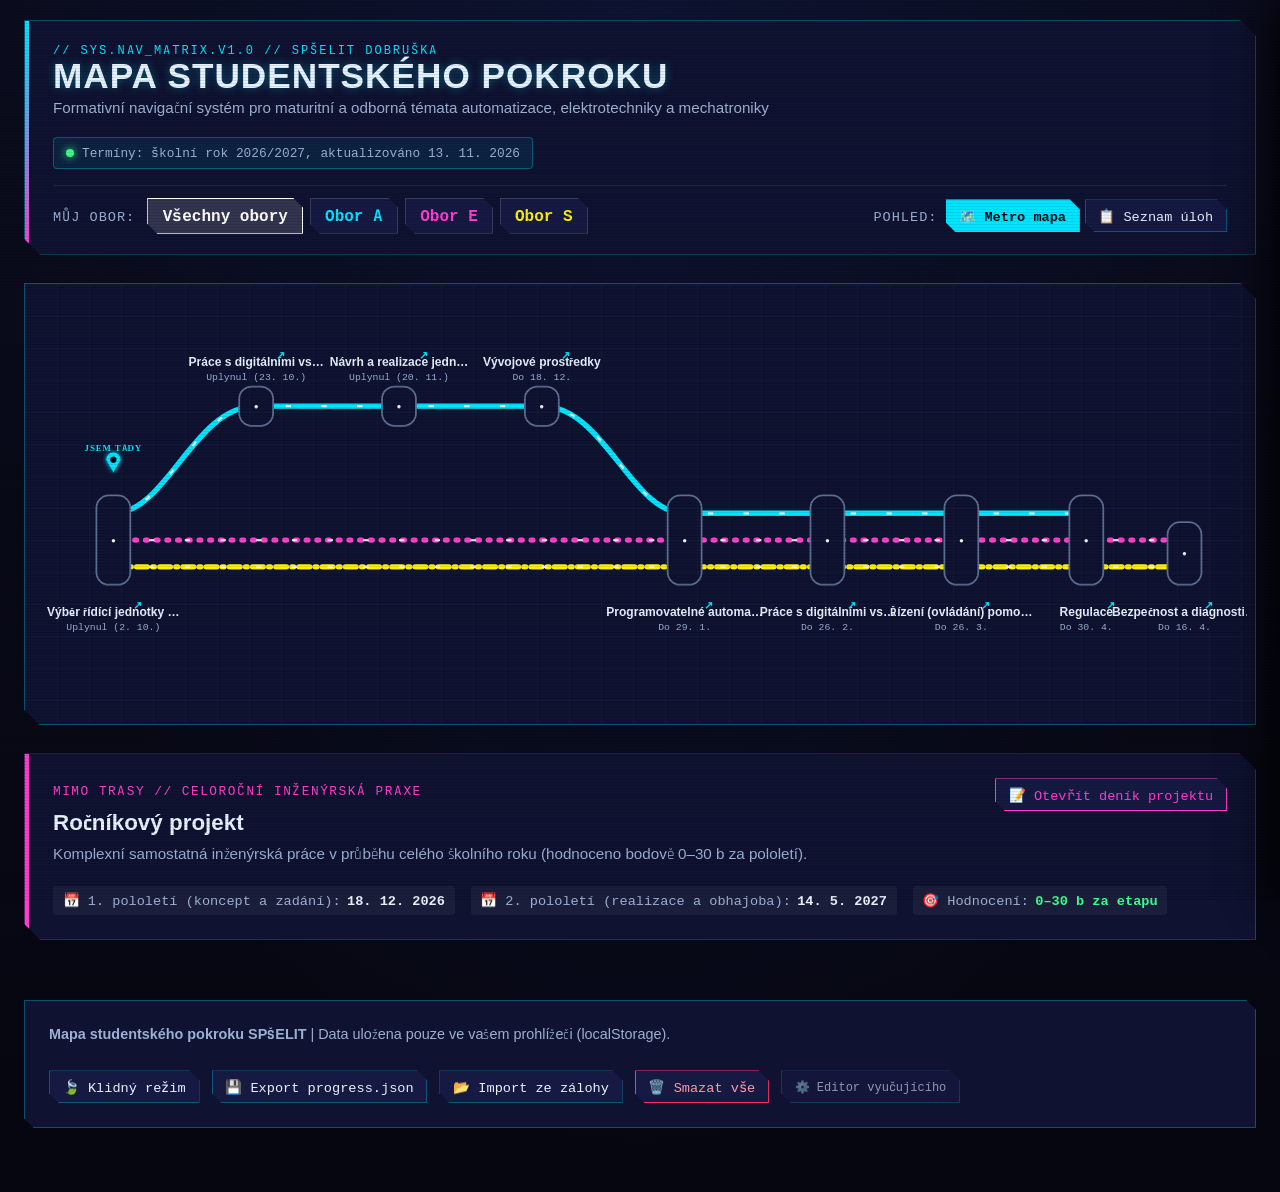
==== index.html @ 3ec06562 "Initial commit" ====
<!DOCTYPE html>
<html lang="cs">
<head>
  <meta charset="UTF-8">
  <meta name="viewport" content="width=device-width, initial-scale=1.0">
  <meta name="description" content="Interaktivní cyberpunková Mapa studentského pokroku SPŠELIT pro sledování formativního rozvoje a maturitních okruhů.">
  <title>Mapa studentského pokroku // SPŠELIT Dobruška</title>
  <link rel="stylesheet" href="css/style.css">
</head>
<body>

  <div class="app-container">
    
    <!-- 1. CYBERPUNK HLAVIČKA -->
    <header class="header-cyber" role="banner">
      <div class="header-top">
        <div class="brand-block">
          <span class="brand-sys" aria-hidden="true">// SYS.NAV_MATRIX.v1.0 // SPŠELIT DOBRUŠKA</span>
          <h1 class="brand-title">Mapa studentského pokroku</h1>
          <p class="brand-subtitle">Formativní navigační systém pro maturitní a odborná témata automatizace, elektrotechniky a mechatroniky</p>
        </div>

        <!-- Stav synchronizace termínů -->
        <div class="schedule-sync-pill" id="schedule-sync-pill" role="status" aria-live="polite">
          <span class="sync-dot" aria-hidden="true"></span>
          <span id="sync-status-text">Termíny: načítám data…</span>
        </div>
      </div>

      <!-- Řídicí panel: výběr oboru a pohledu -->
      <nav class="controls-bar" aria-label="Filtrování oborů a přepínání zobrazení">
        <div class="track-selector-group">
          <span class="control-label" id="label-track-select">Můj obor:</span>
          <div class="track-btn-group" role="group" aria-labelledby="label-track-select">
            <button class="cyber-btn-track active" data-track="ALL" type="button" aria-pressed="true">Všechny obory</button>
            <button class="cyber-btn-track" data-track="A" type="button" aria-pressed="false" style="color: var(--track-a);">Obor A</button>
            <button class="cyber-btn-track" data-track="E" type="button" aria-pressed="false" style="color: var(--track-e);">Obor E</button>
            <button class="cyber-btn-track" data-track="S" type="button" aria-pressed="false" style="color: var(--track-s);">Obor S</button>
          </div>
        </div>

        <div class="view-controls">
          <span class="control-label" id="label-view-select">Pohled:</span>
          <div role="group" aria-labelledby="label-view-select">
            <button class="cyber-btn active" id="btn-view-map" type="button" aria-pressed="true">🗺️ Metro mapa</button>
            <button class="cyber-btn" id="btn-view-list" type="button" aria-pressed="false">📋 Seznam úloh</button>
          </div>
        </div>
      </nav>
    </header>

    <!-- 2. UKAZATEL POKROKU TRATI (Zobrazuje se po zvolení A, E nebo S) -->
    <section class="track-progress-banner" id="track-progress-banner" style="display: none;" aria-live="polite">
      <div class="progress-info">
        <div class="progress-title" id="track-progress-title">Obor A</div>
        <div class="progress-meta" id="track-progress-meta">Zvládnuto 0 z 8 témat</div>
      </div>
      <div class="progress-bar-container">
        <div class="cyber-progress-track">
          <div class="cyber-progress-fill" id="track-progress-fill"></div>
        </div>
        <span class="progress-percent" id="track-progress-pct">0%</span>
      </div>
    </section>

    <!-- 3. HLAVNÍ PLOCHA PRO METRO MAPU A SEZNAM -->
    <main role="main">
      <!-- Pohled 1: Inline SVG Metro Mapa -->
      <section class="map-viewport" id="metro-map-container" aria-label="Grafická mapa odborných témat">
        <!-- SVG se generuje dynamicky přes js/render.js -->
      </section>

      <!-- Pohled 2: Seznamový akordeon (přístupný, pro čtečky, tisk a mobil) -->
      <section id="stations-list-container" style="display: none;" aria-label="Textový seznam témat s podrobnostmi">
        <!-- Generuje se dynamicky přes js/render.js -->
      </section>
    </main>

    <!-- 4. KARTA ROČNÍKOVÝ PROJEKT (MIMO TRASY) -->
    <aside class="extra-project-section" id="extra-project-section" aria-label="Ročníkový projekt">
      <div class="extra-project-header">
        <div>
          <span style="font-family: var(--font-mono); font-size: 0.8rem; color: var(--track-e); letter-spacing: 1.5px;">MIMO TRASY // CELOROČNÍ INŽENÝRSKÁ PRAXE</span>
          <h2 style="font-size: 1.4rem; font-weight: 700; margin-top: 0.2rem;">Ročníkový projekt</h2>
          <p style="font-size: 0.95rem; color: var(--text-muted); margin-top: 0.2rem;">Komplexní samostatná inženýrská práce v průběhu celého školního roku (hodnoceno bodově 0–30 b za pololetí).</p>
        </div>
        <button class="cyber-btn" id="btn-open-rocnikovy" type="button" style="border-color: var(--track-e); color: var(--track-e);">
          📝 Otevřít deník projektu
        </button>
      </div>

      <div class="extra-deadlines-bar">
        <div class="deadline-pill">
          <span>📅 1. pololetí (koncept a zadání):</span>
          <strong id="rp-deadline-1" style="color: var(--text-main);">18. 12. 2026</strong>
        </div>
        <div class="deadline-pill">
          <span>📅 2. pololetí (realizace a obhajoba):</span>
          <strong id="rp-deadline-2" style="color: var(--text-main);">14. 5. 2027</strong>
        </div>
        <div class="deadline-pill">
          <span>🎯 Hodnocení:</span>
          <strong style="color: var(--status-done);">0–30 b za etapu</strong>
        </div>
      </div>
    </aside>

    <!-- 5. PATIČKA APLIKACE A VOLBY SOUKROMÍ -->
    <footer class="app-footer" role="contentinfo">
      <div>
        <strong>Mapa studentského pokroku SPŠELIT</strong> | Data uložena pouze ve vašem prohlížeči (localStorage).
      </div>

      <div class="footer-actions">
        <button class="cyber-btn" id="btn-toggle-quiet-mode" type="button" title="Vypne záři, scanlines a animace pro klidné studium">
          🍃 Klidný režim
        </button>
        <button class="cyber-btn" id="btn-export-data" type="button" title="Zálohovat své poznámky a hodnocení do souboru progress.json">
          💾 Export progress.json
        </button>
        <button class="cyber-btn" id="btn-import-data" type="button" title="Obnovit své poznámky z dříve uloženého souboru progress.json">
          📂 Import ze zálohy
        </button>
        <button class="cyber-btn" id="btn-clear-all-data" type="button" style="border-color: var(--status-danger); color: #FF99AA;" title="Smazat všechna data v tomto prohlížeči">
          🗑️ Smazat vše
        </button>
        <a class="cyber-btn" href="teacher/schedule-editor.html" style="font-size: 0.75rem; opacity: 0.6;" title="Administrační editor termínů pro pedagogy">
          ⚙️ Editor vyučujícího
        </a>
      </div>
    </footer>

  </div> <!-- /app-container -->

  <!-- 6. MODAL & DRAWER PRO DETAIL TÉMATU -->
  <div class="details-overlay" id="details-overlay" aria-hidden="true"></div>
  <aside class="details-panel" id="details-drawer" aria-hidden="true" role="dialog" aria-modal="true" aria-label="Podrobnosti vybraného tématu">
    <!-- Vykresluje se dynamicky přes js/render.js -->
  </aside>

  <!-- 7. BEZPEČNOSTNÍ UPOZORNĚNÍ PRO IMPORT/EXPORT (VAROVÁNÍ O SOUKROMÍ) -->
  <div class="modal-backdrop" id="modal-backdrop"></div>
  <div class="modal-dialog-cyber" id="privacy-warning-modal" role="dialog" aria-modal="true" aria-labelledby="modal-priv-title">
    <div style="font-family: var(--font-mono); font-size: 0.8rem; color: var(--status-danger); letter-spacing: 1.5px;">SECURITY & PRIVACY NOTICE // GITHUB PAGES</div>
    <h3 id="modal-priv-title" style="font-size: 1.3rem; font-weight: 700;">Důležité upozornění k soukromí</h3>
    
    <div class="privacy-warning-box">
      ⚠️ <strong>Pozor při verzování na GitHubu:</strong><br>
      Tato aplikace ukládá vaše hodnocení a poznámky výhradně lokálně ve vašem prohlížeči.<br><br>
      Pokud exportovaný soubor <code>progress.json</code> commitnete do svého <strong>veřejného</strong> GitHub repozitáře (GitHub Free zveřejňuje Pages pouze z veřejných repozitářů), bude vaše hodnocení a veškeré osobní poznámky <strong>veřejně viditelné komukoli na internetu</strong>!
    </div>

    <p style="font-size: 0.9rem; color: var(--text-muted);">
      Doporučujeme soubor <code>progress.json</code> ponechat pouze jako soukromou lokální zálohu na vašem počítači nebo školním disku.
    </p>

    <div style="display: flex; justify-content: flex-end; gap: 0.75rem; margin-top: 0.5rem;">
      <button class="cyber-btn" id="btn-modal-import-cancel" type="button">Zrušit</button>
      <button class="cyber-btn active" id="btn-modal-import-proceed" type="button">Rozumím, pokračovat k výběru souboru</button>
    </div>
  </div>

  <!-- Skrytý file input pro import -->
  <input type="file" id="import-file-input" accept=".json,application/json" style="display: none;">

  <!-- 8. NAČTENÍ JAVASCRIPTU (Klasické skripty bez modulů pro bezchybný běh z file:// i Pages) -->
  <script src="data/map-data.js"></script>
  <script src="data/schedule.js"></script>
  <script src="data/config.js"></script>
  <script src="js/storage.js"></script>
  <script src="js/render.js"></script>
  <script src="js/app.js"></script>
</body>
</html>
---- css/style.css ----
/* ==========================================================================
   MAPA STUDENTSKÉHO POKROKU - CYBERPUNK HUD DESIGN SYSTEM
   Statický CSS bez frameworků, WCAG 2.1 AA přístupný, plná podpora latin-ext
   ========================================================================== */

/* --- 1. TYPOGRAFIE A LOKÁLNÍ FONTY --- */

/* Rajdhani - Latin & Latin-Ext */
@font-face {
  font-family: 'Rajdhani';
  font-style: normal;
  font-weight: 400;
  font-display: swap;
  src: url('../fonts/rajdhani-latin-ext-400-normal.woff2') format('woff2'),
       url('../fonts/rajdhani-latin-400-normal.woff2') format('woff2');
  unicode-range: U+0000-00FF, U+0100-02AF, U+1E00-1EFF;
}
@font-face {
  font-family: 'Rajdhani';
  font-style: normal;
  font-weight: 600;
  font-display: swap;
  src: url('../fonts/rajdhani-latin-ext-600-normal.woff2') format('woff2'),
       url('../fonts/rajdhani-latin-600-normal.woff2') format('woff2');
  unicode-range: U+0000-00FF, U+0100-02AF, U+1E00-1EFF;
}
@font-face {
  font-family: 'Rajdhani';
  font-style: normal;
  font-weight: 700;
  font-display: swap;
  src: url('../fonts/rajdhani-latin-ext-700-normal.woff2') format('woff2'),
       url('../fonts/rajdhani-latin-700-normal.woff2') format('woff2');
  unicode-range: U+0000-00FF, U+0100-02AF, U+1E00-1EFF;
}

/* JetBrains Mono - Latin & Latin-Ext */
@font-face {
  font-family: 'JetBrains Mono';
  font-style: normal;
  font-weight: 400;
  font-display: swap;
  src: url('../fonts/jetbrains-mono-latin-ext-400-normal.woff2') format('woff2'),
       url('../fonts/jetbrains-mono-latin-400-normal.woff2') format('woff2');
  unicode-range: U+0000-00FF, U+0100-02AF, U+1E00-1EFF;
}
@font-face {
  font-family: 'JetBrains Mono';
  font-style: normal;
  font-weight: 600;
  font-display: swap;
  src: url('../fonts/jetbrains-mono-latin-ext-600-normal.woff2') format('woff2'),
       url('../fonts/jetbrains-mono-latin-600-normal.woff2') format('woff2');
  unicode-range: U+0000-00FF, U+0100-02AF, U+1E00-1EFF;
}
@font-face {
  font-family: 'JetBrains Mono';
  font-style: normal;
  font-weight: 700;
  font-display: swap;
  src: url('../fonts/jetbrains-mono-latin-ext-700-normal.woff2') format('woff2'),
       url('../fonts/jetbrains-mono-latin-700-normal.woff2') format('woff2');
  unicode-range: U+0000-00FF, U+0100-02AF, U+1E00-1EFF;
}

/* --- 2. CSS PROMĚNNÉ --- */
:root {
  --font-main: 'Rajdhani', -apple-system, BlinkMacSystemFont, "Segoe UI", Roboto, sans-serif;
  --font-mono: 'JetBrains Mono', Consolas, "Courier New", monospace;

  /* Cyberpunk paleta */
  --bg-deep: #05060F;
  --bg-dark: #0B0D1F;
  --bg-panel: #0F1230;
  --bg-panel-alt: #161A42;
  --bg-overlay: rgba(5, 6, 15, 0.85);

  --text-main: #E6F1FF;
  --text-muted: #9BB0D3;
  --text-dim: #5C6E91;

  /* Obory a akcenty */
  --track-a: #00E5FF; /* Cyan */
  --track-e: #FF3DCB; /* Magenta */
  --track-s: #FCEE09; /* Acid Yellow */

  --status-done: #39FF88;     /* Neon Green */
  --status-working: #00E5FF;  /* Cyan */
  --status-waiting: #9BB0D3;  /* Muted */
  --status-help: #FFB000;     /* Amber */
  --status-danger: #FF3366;   /* Red-Pink */

  --border-neon: rgba(0, 229, 255, 0.3);
  --glow-cyan: 0 0 12px rgba(0, 229, 255, 0.45);
  --glow-magenta: 0 0 12px rgba(255, 61, 203, 0.45);
  --glow-yellow: 0 0 12px rgba(252, 238, 9, 0.45);

  --corner-clip: polygon(0 0, calc(100% - 10px) 0, 100% 10px, 100% 100%, 10px 100%, 0 calc(100% - 10px));
  --corner-clip-lg: polygon(0 0, calc(100% - 16px) 0, 100% 16px, 100% 100%, 16px 100%, 0 calc(100% - 16px));
}

/* Klidný režim (Quiet Mode) */
body.quiet-mode {
  --bg-deep: #0E111B;
  --bg-dark: #141926;
  --bg-panel: #1A2133;
  --bg-panel-alt: #222B42;
  --text-main: #F0F4FC;
  --text-muted: #B4C2DC;
  --text-dim: #7B8CA8;

  --border-neon: #3A4766;
  --glow-cyan: none !important;
  --glow-magenta: none !important;
  --glow-yellow: none !important;
}

/* --- 3. RESET A ZÁKLADNÍ PRVKY --- */
*, *::before, *::after {
  box-sizing: border-box;
  margin: 0;
  padding: 0;
}

html {
  font-size: 16px;
  background-color: var(--bg-deep);
  color: var(--text-main);
  scroll-behavior: smooth;
}

body {
  font-family: var(--font-main);
  font-size: 1.05rem;
  line-height: 1.5;
  background-color: var(--bg-deep);
  background-image: 
    radial-gradient(ellipse at 50% 0%, rgba(15, 26, 68, 0.5) 0%, transparent 70%),
    linear-gradient(rgba(11, 13, 31, 0.95), var(--bg-deep));
  min-height: 100vh;
  position: relative;
  overflow-x: hidden;
}

/* Scanlines overlay */
body::after {
  content: "";
  position: fixed;
  top: 0;
  left: 0;
  width: 100vw;
  height: 100vh;
  background: repeating-linear-gradient(
    0deg,
    rgba(0, 0, 0, 0.12) 0px,
    rgba(0, 0, 0, 0.12) 1px,
    transparent 1px,
    transparent 3px
  );
  pointer-events: none;
  z-index: 9999;
  opacity: 0.75;
}

body.quiet-mode::after {
  display: none !important;
}

/* Přístupný focus */
:focus-visible {
  outline: 2px solid var(--track-a);
  outline-offset: 3px;
}

/* Odkazy */
a {
  color: var(--track-a);
  text-decoration: none;
  transition: color 0.2s, text-shadow 0.2s;
}
a:hover {
  color: #fff;
  text-shadow: var(--glow-cyan);
}

/* Tlačítka */
button {
  font-family: var(--font-main);
  cursor: pointer;
  border: none;
  background: none;
  color: inherit;
  font-size: 1rem;
}

/* --- 4. ROZVRŽENÍ STRÁNKY --- */
.app-container {
  max-width: 1480px;
  margin: 0 auto;
  padding: 1.25rem 1.5rem 4rem 1.5rem;
  display: flex;
  flex-direction: column;
  gap: 1.75rem;
}

/* Hlavička */
.header-cyber {
  background: var(--bg-panel);
  border: 1px solid var(--border-neon);
  clip-path: var(--corner-clip-lg);
  padding: 1.25rem 1.75rem;
  position: relative;
  display: flex;
  flex-direction: column;
  gap: 1rem;
  box-shadow: 0 8px 24px rgba(0, 0, 0, 0.6);
}

.header-cyber::before {
  content: "";
  position: absolute;
  top: 0;
  left: 0;
  width: 4px;
  height: 100%;
  background: linear-gradient(to bottom, var(--track-a), var(--track-e));
}

.header-top {
  display: flex;
  justify-content: space-between;
  align-items: flex-start;
  flex-wrap: wrap;
  gap: 1rem;
}

.brand-block {
  display: flex;
  flex-direction: column;
}

.brand-sys {
  font-family: var(--font-mono);
  font-size: 0.75rem;
  letter-spacing: 2px;
  color: var(--track-a);
  text-transform: uppercase;
}

.brand-title {
  font-size: 2.2rem;
  font-weight: 700;
  letter-spacing: 1px;
  text-transform: uppercase;
  color: var(--text-main);
  text-shadow: 0 0 10px rgba(0, 229, 255, 0.35);
  line-height: 1.1;
}

.brand-subtitle {
  font-size: 0.95rem;
  color: var(--text-muted);
}

.schedule-sync-pill {
  font-family: var(--font-mono);
  font-size: 0.8rem;
  background: rgba(0, 229, 255, 0.08);
  border: 1px solid rgba(0, 229, 255, 0.3);
  padding: 0.35rem 0.75rem;
  border-radius: 4px;
  display: inline-flex;
  align-items: center;
  gap: 0.5rem;
  color: var(--text-muted);
}

.sync-dot {
  width: 8px;
  height: 8px;
  border-radius: 50%;
  background-color: var(--status-done);
  box-shadow: 0 0 8px var(--status-done);
}

/* Řídicí panel filtru oborů */
.controls-bar {
  display: flex;
  justify-content: space-between;
  align-items: center;
  flex-wrap: wrap;
  gap: 1rem;
  padding-top: 0.75rem;
  border-top: 1px solid rgba(255, 255, 255, 0.08);
}

.track-selector-group {
  display: flex;
  align-items: center;
  gap: 0.75rem;
  flex-wrap: wrap;
}

.control-label {
  font-family: var(--font-mono);
  font-size: 0.85rem;
  text-transform: uppercase;
  letter-spacing: 1px;
  color: var(--text-muted);
}

.track-btn-group {
  display: flex;
  gap: 0.4rem;
}

.cyber-btn-track {
  font-family: var(--font-mono);
  font-weight: 700;
  padding: 0.4rem 0.9rem;
  background: var(--bg-panel-alt);
  border: 1px solid rgba(255, 255, 255, 0.15);
  clip-path: var(--corner-clip);
  transition: all 0.2s;
  display: inline-flex;
  align-items: center;
  gap: 0.4rem;
}

.cyber-btn-track[data-track="ALL"].active {
  background: rgba(255, 255, 255, 0.15);
  border-color: #fff;
  color: #fff;
}
.cyber-btn-track[data-track="A"].active {
  background: rgba(0, 229, 255, 0.2);
  border-color: var(--track-a);
  color: var(--track-a);
  box-shadow: var(--glow-cyan);
}
.cyber-btn-track[data-track="E"].active {
  background: rgba(255, 61, 203, 0.2);
  border-color: var(--track-e);
  color: var(--track-e);
  box-shadow: var(--glow-magenta);
}
.cyber-btn-track[data-track="S"].active {
  background: rgba(252, 238, 9, 0.2);
  border-color: var(--track-s);
  color: var(--track-s);
  box-shadow: var(--glow-yellow);
}

.view-controls {
  display: flex;
  align-items: center;
  gap: 0.5rem;
}

.cyber-btn {
  font-family: var(--font-mono);
  font-size: 0.85rem;
  padding: 0.4rem 0.8rem;
  background: var(--bg-panel-alt);
  border: 1px solid var(--border-neon);
  clip-path: var(--corner-clip);
  color: var(--text-main);
  transition: all 0.2s;
  display: inline-flex;
  align-items: center;
  gap: 0.4rem;
}
.cyber-btn:hover {
  background: rgba(0, 229, 255, 0.15);
  border-color: var(--track-a);
  color: #fff;
}
.cyber-btn.active {
  background: var(--track-a);
  color: #05060F;
  font-weight: 700;
}

/* Ukazatel pokroku trati */
.track-progress-banner {
  background: var(--bg-panel-alt);
  border: 1px solid rgba(0, 229, 255, 0.2);
  padding: 0.85rem 1.25rem;
  display: flex;
  align-items: center;
  justify-content: space-between;
  flex-wrap: wrap;
  gap: 1rem;
  clip-path: var(--corner-clip);
}

.progress-info {
  display: flex;
  flex-direction: column;
  gap: 0.2rem;
}

.progress-title {
  font-size: 1.1rem;
  font-weight: 700;
  color: var(--text-main);
  display: flex;
  align-items: center;
  gap: 0.6rem;
}

.progress-meta {
  font-family: var(--font-mono);
  font-size: 0.85rem;
  color: var(--text-muted);
}

.progress-bar-container {
  flex: 1;
  min-width: 220px;
  max-width: 480px;
  display: flex;
  align-items: center;
  gap: 0.75rem;
}

.cyber-progress-track {
  flex: 1;
  height: 10px;
  background: rgba(0, 0, 0, 0.5);
  border: 1px solid rgba(255, 255, 255, 0.15);
  position: relative;
  overflow: hidden;
}

.cyber-progress-fill {
  height: 100%;
  width: 0%;
  background: linear-gradient(90deg, var(--track-a), var(--status-done));
  box-shadow: 0 0 10px var(--status-done);
  transition: width 0.4s ease-out;
}

.progress-percent {
  font-family: var(--font-mono);
  font-size: 0.9rem;
  font-weight: 700;
  min-width: 45px;
  text-align: right;
  color: var(--status-done);
}

/* --- 5. METRO MAPA (INLINE SVG) --- */
.map-viewport {
  background: var(--bg-panel);
  border: 1px solid var(--border-neon);
  clip-path: var(--corner-clip-lg);
  position: relative;
  overflow-x: auto;
  overflow-y: hidden;
  box-shadow: 0 12px 32px rgba(0, 0, 0, 0.7);
  padding: 1.5rem 0.5rem;
  -webkit-overflow-scrolling: touch;
}

/* HUD mřížka v pozadí SVG */
.map-viewport::before {
  content: "";
  position: absolute;
  top: 0;
  left: 0;
  right: 0;
  bottom: 0;
  background-image: 
    linear-gradient(rgba(0, 229, 255, 0.04) 1px, transparent 1px),
    linear-gradient(90deg, rgba(0, 229, 255, 0.04) 1px, transparent 1px);
  background-size: 32px 32px;
  pointer-events: none;
}

.metro-svg {
  display: block;
  min-width: 1050px;
  width: 100%;
  height: auto;
  font-family: var(--font-main);
}

/* Metro linie */
.track-line {
  fill: none;
  stroke-linecap: round;
  stroke-linejoin: round;
  transition: opacity 0.3s, stroke-width 0.3s;
}

.track-line.track-a {
  stroke: var(--track-a);
  stroke-width: 6;
}
.track-line.track-e {
  stroke: var(--track-e);
  stroke-width: 6;
  stroke-dasharray: 2 10; /* Tečkovaná */
}
.track-line.track-s {
  stroke: var(--track-s);
  stroke-width: 6;
  stroke-dasharray: 12 6 2 6; /* Čerchovaná */
}

/* Pulzující proud dat na tratích */
@keyframes dashFlow {
  to {
    stroke-dashoffset: -40;
  }
}
.track-pulse {
  fill: none;
  stroke: rgba(255, 255, 255, 0.85);
  stroke-width: 2.5;
  stroke-dasharray: 6 34;
  animation: dashFlow 3s linear infinite;
  pointer-events: none;
}
body.quiet-mode .track-pulse,
@media (prefers-reduced-motion: reduce) {
  .track-pulse {
    display: none !important;
  }
}

/* Ztlumení neaktivních tratí při zvolení oboru */
.metro-svg.filter-a .track-line:not(.track-a),
.metro-svg.filter-a .track-pulse:not(.track-a) {
  opacity: 0.15;
}
.metro-svg.filter-e .track-line:not(.track-e),
.metro-svg.filter-e .track-pulse:not(.track-e) {
  opacity: 0.15;
}
.metro-svg.filter-s .track-line:not(.track-s),
.metro-svg.filter-s .track-pulse:not(.track-s) {
  opacity: 0.15;
}

/* Stanice v SVG */
.station-node {
  cursor: pointer;
  transition: transform 0.2s;
}
.station-node:focus-visible {
  outline: none;
}
.station-node:focus-visible .station-shape {
  stroke: #fff !important;
  stroke-width: 3px !important;
  filter: drop-shadow(0 0 8px #fff) !important;
}

.station-shape {
  fill: var(--bg-panel);
  stroke: #5C6E91;
  stroke-width: 2;
  transition: stroke 0.2s, fill 0.2s, filter 0.2s;
}
.station-node:hover .station-shape {
  stroke: var(--track-a);
  filter: var(--glow-cyan);
}

.station-shape.status-done {
  stroke: var(--status-done) !important;
  fill: #082618 !important;
}
.station-shape.status-working {
  stroke: var(--track-a) !important;
  fill: #092433 !important;
}
.station-shape.status-help {
  stroke: var(--status-help) !important;
  fill: #2B1D05 !important;
}

/* Pin "Jsem tady" */
.pin-here {
  animation: bouncePin 1.8s infinite ease-in-out;
  pointer-events: none;
}
@keyframes bouncePin {
  0%, 100% { transform: translateY(0); }
  50% { transform: translateY(-7px); }
}
body.quiet-mode .pin-here,
@media (prefers-reduced-motion: reduce) {
  .pin-here {
    animation: none !important;
  }
}

/* Popisky v SVG */
.station-title-text {
  font-family: var(--font-main);
  font-weight: 700;
  font-size: 13.5px;
  fill: var(--text-main);
  text-anchor: middle;
  pointer-events: none;
}
.station-deadline-text {
  font-family: var(--font-mono);
  font-size: 11px;
  fill: var(--text-muted);
  text-anchor: middle;
  pointer-events: none;
}

/* --- 6. SEZNAMOVÝ POHLED (AKORDEON PRO MOBIL / TISK) --- */
.stations-list-view {
  display: flex;
  flex-direction: column;
  gap: 1rem;
  list-style: none;
}

.list-station-card {
  background: var(--bg-panel);
  border: 1px solid var(--border-neon);
  clip-path: var(--corner-clip);
  transition: border-color 0.2s;
}

.list-station-header {
  padding: 1rem 1.25rem;
  display: flex;
  justify-content: space-between;
  align-items: center;
  flex-wrap: wrap;
  gap: 0.75rem;
  cursor: pointer;
  background: rgba(255, 255, 255, 0.02);
}
.list-station-header:hover {
  background: rgba(0, 229, 255, 0.05);
}

.list-station-left {
  display: flex;
  align-items: center;
  gap: 0.85rem;
  flex-wrap: wrap;
}

.station-badge-group {
  display: inline-flex;
  gap: 0.35rem;
}

.track-badge {
  font-family: var(--font-mono);
  font-size: 0.75rem;
  font-weight: 700;
  padding: 0.15rem 0.45rem;
  border-radius: 3px;
  color: #05060F;
}
.track-badge.badge-a { background: var(--track-a); }
.track-badge.badge-e { background: var(--track-e); }
.track-badge.badge-s { background: var(--track-s); }

.list-station-title {
  font-size: 1.15rem;
  font-weight: 700;
  color: var(--text-main);
}

.list-station-right {
  display: flex;
  align-items: center;
  gap: 1rem;
}

.deadline-pill {
  font-family: var(--font-mono);
  font-size: 0.85rem;
  display: inline-flex;
  align-items: center;
  gap: 0.4rem;
  padding: 0.25rem 0.6rem;
  border-radius: 3px;
  background: rgba(255, 255, 255, 0.05);
  color: var(--text-muted);
}
.deadline-pill.state-overdue {
  color: #FFA07A;
  border: 1px solid rgba(255, 160, 122, 0.4);
}
.deadline-pill.state-near {
  color: var(--status-help);
  border: 1px solid rgba(255, 176, 0, 0.4);
}
.deadline-pill.state-done {
  color: var(--status-done);
  border: 1px solid rgba(57, 255, 136, 0.4);
}

.repo-link-icon {
  font-family: var(--font-mono);
  font-size: 0.95rem;
  padding: 0.25rem 0.5rem;
  border: 1px solid rgba(0, 229, 255, 0.3);
  border-radius: 3px;
  color: var(--track-a);
  display: inline-flex;
  align-items: center;
}
.repo-link-icon:hover {
  background: var(--track-a);
  color: #05060F;
}

/* --- 7. POSTRANNÍ PANEL PODROBNOSTÍ (DRAWER / POPOVER) --- */
.details-overlay {
  position: fixed;
  top: 0;
  left: 0;
  width: 100vw;
  height: 100vh;
  background: var(--bg-overlay);
  backdrop-filter: blur(4px);
  z-index: 1000;
  opacity: 0;
  visibility: hidden;
  transition: opacity 0.25s, visibility 0.25s;
}
.details-overlay.open {
  opacity: 1;
  visibility: visible;
}

.details-panel {
  position: fixed;
  top: 0;
  right: 0;
  width: 100%;
  max-width: 780px;
  height: 100vh;
  background: var(--bg-panel);
  border-left: 2px solid var(--track-a);
  box-shadow: -10px 0 40px rgba(0, 0, 0, 0.85);
  z-index: 1001;
  overflow-y: auto;
  transform: translateX(100%);
  transition: transform 0.3s cubic-bezier(0.16, 1, 0.3, 1);
  display: flex;
  flex-direction: column;
}
.details-panel.open {
  transform: translateX(0);
}

.details-header {
  padding: 1.5rem;
  background: var(--bg-panel-alt);
  border-bottom: 1px solid var(--border-neon);
  position: sticky;
  top: 0;
  z-index: 10;
  display: flex;
  flex-direction: column;
  gap: 0.75rem;
}

.details-header-top {
  display: flex;
  justify-content: space-between;
  align-items: flex-start;
  gap: 1rem;
}

.details-title-wrap {
  display: flex;
  flex-direction: column;
  gap: 0.35rem;
}

.details-title {
  font-size: 1.6rem;
  font-weight: 700;
  color: var(--text-main);
  line-height: 1.2;
}

.btn-close-drawer {
  font-family: var(--font-mono);
  font-size: 1.4rem;
  width: 38px;
  height: 38px;
  border: 1px solid var(--border-neon);
  display: flex;
  align-items: center;
  justify-content: center;
  background: var(--bg-panel);
  color: var(--text-muted);
  clip-path: var(--corner-clip);
  transition: all 0.2s;
}
.btn-close-drawer:hover {
  border-color: var(--track-a);
  color: #fff;
  background: rgba(0, 229, 255, 0.15);
}

.details-tags-row {
  display: flex;
  align-items: center;
  flex-wrap: wrap;
  gap: 0.5rem;
}

.canvas-tag {
  font-family: var(--font-mono);
  font-size: 0.75rem;
  background: rgba(255, 255, 255, 0.08);
  border: 1px solid rgba(255, 255, 255, 0.2);
  padding: 0.15rem 0.45rem;
  border-radius: 2px;
  color: var(--text-muted);
}

.details-content {
  padding: 1.5rem;
  display: flex;
  flex-direction: column;
  gap: 1.75rem;
}

/* Sekce tří otázek formativního hodnocení */
.formative-card {
  background: rgba(11, 13, 31, 0.7);
  border: 1px solid rgba(0, 229, 255, 0.2);
  clip-path: var(--corner-clip);
  padding: 1.25rem;
  display: flex;
  flex-direction: column;
  gap: 1rem;
  position: relative;
}

.formative-card::before {
  content: "";
  position: absolute;
  top: 0;
  left: 0;
  width: 3px;
  height: 100%;
}
.formative-card.q1::before { background: var(--track-a); }
.formative-card.q2::before { background: var(--track-e); }
.formative-card.q3::before { background: var(--status-done); }

.card-question-title {
  font-size: 1.15rem;
  font-weight: 700;
  text-transform: uppercase;
  letter-spacing: 0.5px;
  display: flex;
  align-items: center;
  gap: 0.5rem;
}
.formative-card.q1 .card-question-title { color: var(--track-a); }
.formative-card.q2 .card-question-title { color: var(--track-e); }
.formative-card.q3 .card-question-title { color: var(--status-done); }

/* Otázka 1: Kam směřuji */
.q1-links {
  display: flex;
  flex-wrap: wrap;
  gap: 0.75rem;
}
.cyber-anchor-btn {
  font-family: var(--font-mono);
  font-size: 0.85rem;
  padding: 0.45rem 0.85rem;
  background: var(--bg-panel-alt);
  border: 1px solid var(--border-neon);
  border-radius: 3px;
  display: inline-flex;
  align-items: center;
  gap: 0.5rem;
  color: var(--text-main);
  transition: all 0.2s;
}
.cyber-anchor-btn:hover {
  background: rgba(0, 229, 255, 0.15);
  border-color: var(--track-a);
  color: #fff;
}

/* Otázka 2: Kde jsem - Stav a sebehodnocení */
.status-pill-grid {
  display: grid;
  grid-template-columns: repeat(auto-fit, minmax(140px, 1fr));
  gap: 0.5rem;
}

.radio-pill-label {
  display: flex;
  align-items: center;
  gap: 0.5rem;
  background: var(--bg-panel-alt);
  border: 1px solid rgba(255, 255, 255, 0.12);
  padding: 0.5rem 0.75rem;
  border-radius: 4px;
  cursor: pointer;
  font-size: 0.95rem;
  transition: all 0.2s;
}
.radio-pill-label input[type="radio"] {
  accent-color: var(--track-a);
}
.radio-pill-label:hover {
  border-color: var(--track-a);
}
.radio-pill-label.selected {
  border-color: var(--track-a);
  background: rgba(0, 229, 255, 0.15);
  font-weight: 700;
}

/* Tabulka úloh */
.tasks-table-wrap {
  width: 100%;
  overflow-x: auto;
}

.cyber-table {
  width: 100%;
  border-collapse: collapse;
  font-size: 0.95rem;
}

.cyber-table th,
.cyber-table td {
  padding: 0.65rem 0.75rem;
  text-align: left;
  border-bottom: 1px solid rgba(255, 255, 255, 0.08);
}

.cyber-table th {
  font-family: var(--font-mono);
  font-size: 0.75rem;
  text-transform: uppercase;
  letter-spacing: 1px;
  color: var(--text-muted);
  background: rgba(255, 255, 255, 0.03);
}

.task-title-cell {
  font-weight: 600;
  max-width: 260px;
}
.task-title-cell .challenge-tag {
  font-family: var(--font-mono);
  font-size: 0.7rem;
  background: rgba(255, 61, 203, 0.2);
  border: 1px solid var(--track-e);
  color: var(--track-e);
  padding: 0.1rem 0.4rem;
  border-radius: 2px;
  margin-left: 0.4rem;
  display: inline-block;
}

.cyber-checkbox {
  width: 18px;
  height: 18px;
  accent-color: var(--status-done);
  cursor: pointer;
}

.cyber-select,
.cyber-input {
  font-family: var(--font-mono);
  font-size: 0.85rem;
  background: var(--bg-panel-alt);
  border: 1px solid rgba(255, 255, 255, 0.2);
  color: var(--text-main);
  padding: 0.35rem 0.5rem;
  border-radius: 3px;
  transition: border-color 0.2s;
  width: 100%;
}
.cyber-select:focus,
.cyber-input:focus {
  border-color: var(--track-a);
  outline: none;
}

.task-summary-banner {
  display: flex;
  justify-content: space-between;
  align-items: center;
  padding: 0.6rem 0.8rem;
  background: rgba(255, 255, 255, 0.04);
  font-family: var(--font-mono);
  font-size: 0.85rem;
  color: var(--text-muted);
  border-radius: 4px;
}

.btn-add-task {
  font-family: var(--font-mono);
  font-size: 0.85rem;
  padding: 0.35rem 0.7rem;
  background: rgba(0, 229, 255, 0.1);
  border: 1px dashed var(--track-a);
  color: var(--track-a);
  border-radius: 3px;
  display: inline-flex;
  align-items: center;
  gap: 0.4rem;
}
.btn-add-task:hover {
  background: var(--track-a);
  color: #05060F;
}

/* Otázka 3: Jak dál - Textové oblasti */
.cyber-textarea {
  font-family: var(--font-main);
  font-size: 1rem;
  width: 100%;
  min-height: 85px;
  background: var(--bg-panel-alt);
  border: 1px solid rgba(255, 255, 255, 0.15);
  color: var(--text-main);
  padding: 0.75rem;
  border-radius: 4px;
  resize: vertical;
}
.cyber-textarea:focus {
  border-color: var(--status-done);
  outline: none;
}

/* --- 8. KARTA ROČNÍKOVÝ PROJEKT --- */
.extra-project-section {
  background: var(--bg-panel);
  border: 1px solid rgba(255, 61, 203, 0.35);
  clip-path: var(--corner-clip-lg);
  padding: 1.5rem 1.75rem;
  box-shadow: 0 8px 24px rgba(0, 0, 0, 0.5);
  display: flex;
  flex-direction: column;
  gap: 1.25rem;
  position: relative;
}

.extra-project-section::before {
  content: "";
  position: absolute;
  top: 0;
  left: 0;
  width: 4px;
  height: 100%;
  background: var(--track-e);
}

.extra-project-header {
  display: flex;
  justify-content: space-between;
  align-items: flex-start;
  flex-wrap: wrap;
  gap: 1rem;
}

.extra-deadlines-bar {
  display: flex;
  gap: 1rem;
  flex-wrap: wrap;
}

/* --- 9. PATIČKA A EXPORT/IMPORT MODAL --- */
.app-footer {
  margin-top: 2rem;
  padding: 1.5rem;
  background: var(--bg-panel);
  border: 1px solid var(--border-neon);
  clip-path: var(--corner-clip);
  display: flex;
  justify-content: space-between;
  align-items: center;
  flex-wrap: wrap;
  gap: 1.5rem;
  font-size: 0.9rem;
  color: var(--text-muted);
}

.footer-actions {
  display: flex;
  align-items: center;
  gap: 0.75rem;
  flex-wrap: wrap;
}

.modal-dialog-cyber {
  position: fixed;
  top: 50%;
  left: 50%;
  transform: translate(-50%, -50%);
  background: var(--bg-panel);
  border: 2px solid var(--track-a);
  box-shadow: 0 0 50px rgba(0, 0, 0, 0.9);
  padding: 1.75rem;
  max-width: 520px;
  width: 90%;
  z-index: 2000;
  clip-path: var(--corner-clip-lg);
  display: none;
  flex-direction: column;
  gap: 1rem;
}
.modal-dialog-cyber.open {
  display: flex;
}

.modal-backdrop {
  position: fixed;
  top: 0;
  left: 0;
  width: 100vw;
  height: 100vh;
  background: rgba(0, 0, 0, 0.85);
  z-index: 1999;
  display: none;
}
.modal-backdrop.open {
  display: block;
}

.privacy-warning-box {
  background: rgba(255, 51, 102, 0.1);
  border-left: 3px solid var(--status-danger);
  padding: 0.75rem 1rem;
  font-size: 0.85rem;
  color: #FFB3BA;
  line-height: 1.4;
}

/* --- 10. TISKOVÝ STYL (@media print) --- */
@media print {
  body {
    background: #ffffff !important;
    color: #000000 !important;
  }
  body::after,
  .controls-bar,
  .btn-add-task,
  .footer-actions,
  .app-footer {
    display: none !important;
  }
  .app-container {
    max-width: 100% !important;
    padding: 0 !important;
  }
  .header-cyber,
  .list-station-card,
  .extra-project-section {
    border: 1px solid #ccc !important;
    background: #fff !important;
    box-shadow: none !important;
    clip-path: none !important;
    color: #000 !important;
  }
  .brand-title {
    color: #000 !important;
    text-shadow: none !important;
  }
  .track-progress-banner {
    display: none !important;
  }
  .details-panel {
    position: static !important;
    width: 100% !important;
    max-width: 100% !important;
    height: auto !important;
    transform: none !important;
    box-shadow: none !important;
    border: 1px solid #ccc !important;
  }
}

/* --- 11. RESPONZIVITA (MOBIL A TABLET) --- */
@media (max-width: 768px) {
  .brand-title {
    font-size: 1.6rem;
  }
  .details-panel {
    max-width: 100%;
    top: auto;
    bottom: 0;
    height: 88vh;
    border-left: none;
    border-top: 3px solid var(--track-a);
    transform: translateY(100%);
  }
  .details-panel.open {
    transform: translateY(0);
  }
  .cyber-table,
  .cyber-table tbody,
  .cyber-table tr,
  .cyber-table td {
    display: block;
    width: 100%;
  }
  .cyber-table thead {
    display: none;
  }
  .cyber-table tr {
    margin-bottom: 0.85rem;
    background: rgba(255, 255, 255, 0.02);
    border: 1px solid rgba(255, 255, 255, 0.1);
    padding: 0.6rem;
    border-radius: 4px;
  }
  .cyber-table td {
    border-bottom: none;
    padding: 0.35rem 0;
  }
}
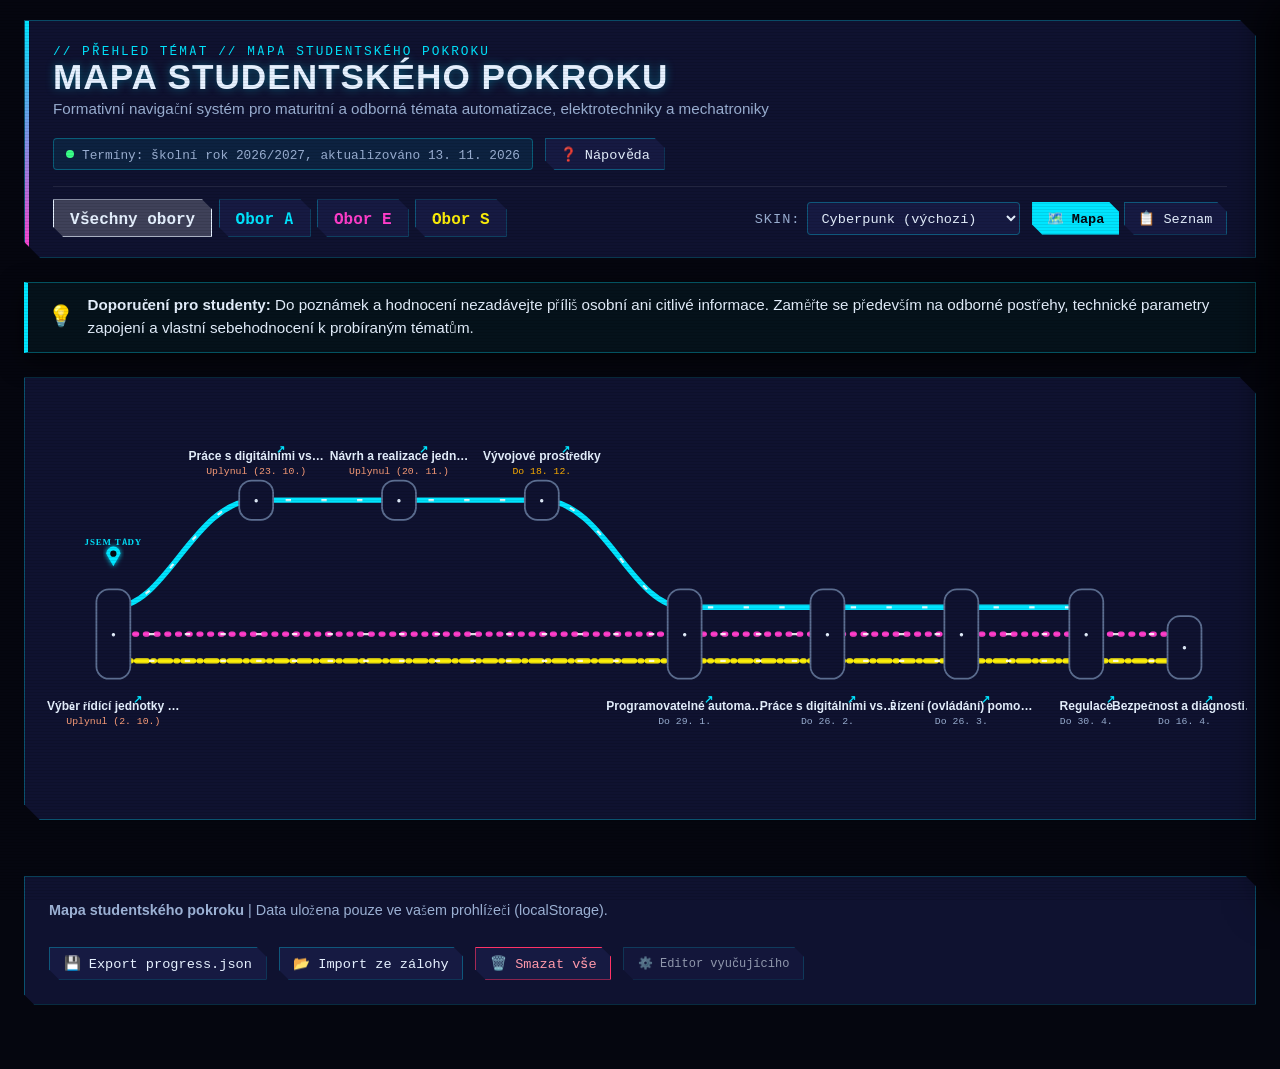
==== commit 85fa3745: "Sync from Obsidian (MapaStudentskehoPokroku): 2026-11-14 07:31 UTC — 0+ 13~ 0-" ====
--- a/index.html
+++ b/index.html
@@ -3,53 +3,71 @@
 <head>
   <meta charset="UTF-8">
   <meta name="viewport" content="width=device-width, initial-scale=1.0">
-  <meta name="description" content="Interaktivní cyberpunková Mapa studentského pokroku SPŠELIT pro sledování formativního rozvoje a maturitních okruhů.">
-  <title>Mapa studentského pokroku // SPŠELIT Dobruška</title>
+  <meta name="description" content="Interaktivní Mapa studentského pokroku pro sledování formativního rozvoje a maturitních okruhů.">
+  <title>Mapa studentského pokroku</title>
   <link rel="stylesheet" href="css/style.css">
 </head>
-<body>
+<body data-theme="cyberpunk">
 
   <div class="app-container">
     
-    <!-- 1. CYBERPUNK HLAVIČKA -->
+    <!-- 1. HLAVIČKA -->
     <header class="header-cyber" role="banner">
       <div class="header-top">
         <div class="brand-block">
-          <span class="brand-sys" aria-hidden="true">// SYS.NAV_MATRIX.v1.0 // SPŠELIT DOBRUŠKA</span>
+          <span class="brand-sys" aria-hidden="true">// PŘEHLED TÉMAT // MAPA STUDENTSKÉHO POKROKU</span>
           <h1 class="brand-title">Mapa studentského pokroku</h1>
           <p class="brand-subtitle">Formativní navigační systém pro maturitní a odborná témata automatizace, elektrotechniky a mechatroniky</p>
         </div>
 
-        <!-- Stav synchronizace termínů -->
-        <div class="schedule-sync-pill" id="schedule-sync-pill" role="status" aria-live="polite">
-          <span class="sync-dot" aria-hidden="true"></span>
-          <span id="sync-status-text">Termíny: načítám data…</span>
+        <div class="header-meta-group">
+          <!-- Stav termínů -->
+          <div class="schedule-sync-pill" id="schedule-sync-pill" role="status" aria-live="polite">
+            <span class="sync-dot" aria-hidden="true"></span>
+            <span id="sync-status-text">Termíny: načítám data…</span>
+          </div>
+          <!-- Tlačítko Nápověda -->
+          <button class="cyber-btn" id="btn-open-help" type="button" aria-haspopup="dialog">❓ Nápověda</button>
         </div>
       </div>
 
-      <!-- Řídicí panel: výběr oboru a pohledu -->
+      <!-- Řídicí panel: výběr oboru a skinů (odstraněn text "MŮJ OBOR" dle zadání) -->
       <nav class="controls-bar" aria-label="Filtrování oborů a přepínání zobrazení">
-        <div class="track-selector-group">
-          <span class="control-label" id="label-track-select">Můj obor:</span>
-          <div class="track-btn-group" role="group" aria-labelledby="label-track-select">
-            <button class="cyber-btn-track active" data-track="ALL" type="button" aria-pressed="true">Všechny obory</button>
-            <button class="cyber-btn-track" data-track="A" type="button" aria-pressed="false" style="color: var(--track-a);">Obor A</button>
-            <button class="cyber-btn-track" data-track="E" type="button" aria-pressed="false" style="color: var(--track-e);">Obor E</button>
-            <button class="cyber-btn-track" data-track="S" type="button" aria-pressed="false" style="color: var(--track-s);">Obor S</button>
-          </div>
+        <div class="track-btn-group" role="group" aria-label="Výběr oboru">
+          <button class="cyber-btn-track active" data-track="ALL" type="button" aria-pressed="true">Všechny obory</button>
+          <button class="cyber-btn-track" data-track="A" type="button" aria-pressed="false" style="color: var(--track-a);">Obor A</button>
+          <button class="cyber-btn-track" data-track="E" type="button" aria-pressed="false" style="color: var(--track-e);">Obor E</button>
+          <button class="cyber-btn-track" data-track="S" type="button" aria-pressed="false" style="color: var(--track-s);">Obor S</button>
         </div>
 
-        <div class="view-controls">
-          <span class="control-label" id="label-view-select">Pohled:</span>
-          <div role="group" aria-labelledby="label-view-select">
-            <button class="cyber-btn active" id="btn-view-map" type="button" aria-pressed="true">🗺️ Metro mapa</button>
-            <button class="cyber-btn" id="btn-view-list" type="button" aria-pressed="false">📋 Seznam úloh</button>
+        <div class="right-controls">
+          <!-- Přepínač vzhledu / skinu -->
+          <div class="theme-selector-wrap">
+            <label for="theme-selector" class="control-label">Skin:</label>
+            <select id="theme-selector" class="cyber-select" aria-label="Výběr vizuálního skinu">
+              <option value="cyberpunk">Cyberpunk (výchozí)</option>
+              <option value="minimal-light">Minimalistický světlý</option>
+              <option value="minimal-dark">Minimalistický tmavý</option>
+              <option value="scifi-rpg">Sci-fi RPG hra</option>
+            </select>
+          </div>
+
+          <!-- Přepínač pohledu: Mapa vs. Seznam -->
+          <div role="group" aria-label="Přepínač zobrazení">
+            <button class="cyber-btn active" id="btn-view-map" type="button" aria-pressed="true">🗺️ Mapa</button>
+            <button class="cyber-btn" id="btn-view-list" type="button" aria-pressed="false">📋 Seznam</button>
           </div>
         </div>
       </nav>
     </header>
 
-    <!-- 2. UKAZATEL POKROKU TRATI (Zobrazuje se po zvolení A, E nebo S) -->
+    <!-- 2. UPOZORNĚNÍ PRO STUDENTY: NEZADÁVAT PŘÍLIŠ OSOBNÍ INFORMACE -->
+    <div class="privacy-advisory-banner" role="note">
+      <span class="advisory-icon" aria-hidden="true">💡</span>
+      <span class="advisory-text"><strong>Doporučení pro studenty:</strong> Do poznámek a hodnocení nezadávejte příliš osobní ani citlivé informace. Zaměřte se především na odborné postřehy, technické parametry zapojení a vlastní sebehodnocení k probíraným tématům.</span>
+    </div>
+
+    <!-- 3. UKAZATEL POKROKU TRATI -->
     <section class="track-progress-banner" id="track-progress-banner" style="display: none;" aria-live="polite">
       <div class="progress-info">
         <div class="progress-title" id="track-progress-title">Obor A</div>
@@ -63,65 +81,31 @@
       </div>
     </section>
 
-    <!-- 3. HLAVNÍ PLOCHA PRO METRO MAPU A SEZNAM -->
+    <!-- 4. HLAVNÍ PLOCHA PRO METRO MAPU A SEZNAM -->
     <main role="main">
-      <!-- Pohled 1: Inline SVG Metro Mapa -->
-      <section class="map-viewport" id="metro-map-container" aria-label="Grafická mapa odborných témat">
+      <section class="map-viewport" id="metro-map-container" aria-label="Grafická metro mapa odborných témat">
         <!-- SVG se generuje dynamicky přes js/render.js -->
       </section>
 
-      <!-- Pohled 2: Seznamový akordeon (přístupný, pro čtečky, tisk a mobil) -->
       <section id="stations-list-container" style="display: none;" aria-label="Textový seznam témat s podrobnostmi">
         <!-- Generuje se dynamicky přes js/render.js -->
       </section>
     </main>
 
-    <!-- 4. KARTA ROČNÍKOVÝ PROJEKT (MIMO TRASY) -->
-    <aside class="extra-project-section" id="extra-project-section" aria-label="Ročníkový projekt">
-      <div class="extra-project-header">
-        <div>
-          <span style="font-family: var(--font-mono); font-size: 0.8rem; color: var(--track-e); letter-spacing: 1.5px;">MIMO TRASY // CELOROČNÍ INŽENÝRSKÁ PRAXE</span>
-          <h2 style="font-size: 1.4rem; font-weight: 700; margin-top: 0.2rem;">Ročníkový projekt</h2>
-          <p style="font-size: 0.95rem; color: var(--text-muted); margin-top: 0.2rem;">Komplexní samostatná inženýrská práce v průběhu celého školního roku (hodnoceno bodově 0–30 b za pololetí).</p>
-        </div>
-        <button class="cyber-btn" id="btn-open-rocnikovy" type="button" style="border-color: var(--track-e); color: var(--track-e);">
-          📝 Otevřít deník projektu
-        </button>
-      </div>
-
-      <div class="extra-deadlines-bar">
-        <div class="deadline-pill">
-          <span>📅 1. pololetí (koncept a zadání):</span>
-          <strong id="rp-deadline-1" style="color: var(--text-main);">18. 12. 2026</strong>
-        </div>
-        <div class="deadline-pill">
-          <span>📅 2. pololetí (realizace a obhajoba):</span>
-          <strong id="rp-deadline-2" style="color: var(--text-main);">14. 5. 2027</strong>
-        </div>
-        <div class="deadline-pill">
-          <span>🎯 Hodnocení:</span>
-          <strong style="color: var(--status-done);">0–30 b za etapu</strong>
-        </div>
-      </div>
-    </aside>
-
     <!-- 5. PATIČKA APLIKACE A VOLBY SOUKROMÍ -->
     <footer class="app-footer" role="contentinfo">
       <div>
-        <strong>Mapa studentského pokroku SPŠELIT</strong> | Data uložena pouze ve vašem prohlížeči (localStorage).
+        <strong>Mapa studentského pokroku</strong> | Data uložena pouze ve vašem prohlížeči (localStorage).
       </div>
 
       <div class="footer-actions">
-        <button class="cyber-btn" id="btn-toggle-quiet-mode" type="button" title="Vypne záři, scanlines a animace pro klidné studium">
-          🍃 Klidný režim
-        </button>
         <button class="cyber-btn" id="btn-export-data" type="button" title="Zálohovat své poznámky a hodnocení do souboru progress.json">
           💾 Export progress.json
         </button>
-        <button class="cyber-btn" id="btn-import-data" type="button" title="Obnovit své poznámky z dříve uloženého souboru progress.json">
+        <button class="cyber-btn" id="btn-import-data" type="button" title="Obnovit své poznámky ze souboru progress.json">
           📂 Import ze zálohy
         </button>
-        <button class="cyber-btn" id="btn-clear-all-data" type="button" style="border-color: var(--status-danger); color: #FF99AA;" title="Smazat všechna data v tomto prohlížeči">
+        <button class="cyber-btn" id="btn-clear-all-data" type="button" style="border-color: var(--status-danger); color: #FF99AA;" title="Smazat data v tomto prohlížeči">
           🗑️ Smazat vše
         </button>
         <a class="cyber-btn" href="teacher/schedule-editor.html" style="font-size: 0.75rem; opacity: 0.6;" title="Administrační editor termínů pro pedagogy">
@@ -138,32 +122,64 @@
     <!-- Vykresluje se dynamicky přes js/render.js -->
   </aside>
 
-  <!-- 7. BEZPEČNOSTNÍ UPOZORNĚNÍ PRO IMPORT/EXPORT (VAROVÁNÍ O SOUKROMÍ) -->
+  <!-- 7. MODÁLNÍ OKNO NÁPOVĚDY (NÁVOD K PROVOZU A ŠABLONĚ) -->
   <div class="modal-backdrop" id="modal-backdrop"></div>
+  <div class="modal-dialog-cyber" id="help-modal" role="dialog" aria-modal="true" aria-labelledby="help-modal-title">
+    <div style="font-family: var(--font-mono); font-size: 0.8rem; color: var(--track-a); letter-spacing: 1.5px;">// NÁPOVĚDA // PRŮVODCE PROVOZEM</div>
+    <h3 id="help-modal-title" style="font-size: 1.4rem; font-weight: 700;">Jak provozovat Mapu studentského pokroku</h3>
+    
+    <div class="help-guide-block">
+      <h4>💻 1. Zcela offline na svém počítači (100% soukromí)</h4>
+      <p style="font-size: 0.95rem;">
+        Nemusíte instalovat žádný server ani doplňky. Stačí stáhnout <strong>ZIP balíček</strong> aplikace (nebo zkopírovat složku) na svůj disk či flashdisk a dvakrát kliknout na soubor <code>index.html</code>. Veškerá hodnocení i osobní poznámky se ukládají výhradně ve vašem prohlížeči (<code>localStorage</code>).
+      </p>
+    </div>
+
+    <div class="help-guide-block">
+      <h4>🚀 2. Online na svém GitHubu (GitHub Template)</h4>
+      <p style="font-size: 0.95rem;">
+        Na stránce tohoto repozitáře na GitHubu klikněte na zelené tlačítko <strong>„Use this template“</strong> ➔ <strong>„Create a new repository“</strong>.<br><br>
+        🔒 <strong>Důležité doporučení k soukromí:</strong> Nastavte repozitář jako <strong>Private (soukromý)</strong>. Tím zajistíte, že pokud byste si v budoucnu vyexportovali svá hodnocení, nikdo cizí je neuvidí.<br><br>
+        Na soukromém repozitáři můžete aplikaci otevírat lokálně, nebo pokud máte studentský účet <em>GitHub Student Developer Pack (Education/Pro)</em>, můžete v <strong>Settings ➔ Pages</strong> zapnout živé publikování na GitHub Pages. (Pozn.: GitHub Free zveřejňuje Pages pouze z veřejných repozitářů).
+      </p>
+    </div>
+
+    <div class="help-guide-block">
+      <h4>💾 3. Zálohování a přenos dat mezi počítači</h4>
+      <p style="font-size: 0.95rem;">
+        Tlačítkem <strong>„Export progress.json“</strong> v patičce si stáhnete lokální záložní soubor. Na jiném školním nebo domácím počítači pak stačí zvolit <strong>„Import ze zálohy“</strong> a váš pokrok se okamžitě načte.
+      </p>
+    </div>
+
+    <div style="display: flex; justify-content: flex-end; margin-top: 0.5rem;">
+      <button class="cyber-btn active" id="btn-close-help" type="button">Rozumím, zavřít</button>
+    </div>
+  </div>
+
+  <!-- 8. BEZPEČNOSTNÍ UPOZORNĚNÍ PRO IMPORT/EXPORT -->
   <div class="modal-dialog-cyber" id="privacy-warning-modal" role="dialog" aria-modal="true" aria-labelledby="modal-priv-title">
     <div style="font-family: var(--font-mono); font-size: 0.8rem; color: var(--status-danger); letter-spacing: 1.5px;">SECURITY & PRIVACY NOTICE // GITHUB PAGES</div>
-    <h3 id="modal-priv-title" style="font-size: 1.3rem; font-weight: 700;">Důležité upozornění k soukromí</h3>
+    <h3 id="modal-priv-title" style="font-size: 1.3rem; font-weight: 700;">Upozornění k soukromí dat</h3>
     
-    <div class="privacy-warning-box">
-      ⚠️ <strong>Pozor při verzování na GitHubu:</strong><br>
-      Tato aplikace ukládá vaše hodnocení a poznámky výhradně lokálně ve vašem prohlížeči.<br><br>
-      Pokud exportovaný soubor <code>progress.json</code> commitnete do svého <strong>veřejného</strong> GitHub repozitáře (GitHub Free zveřejňuje Pages pouze z veřejných repozitářů), bude vaše hodnocení a veškeré osobní poznámky <strong>veřejně viditelné komukoli na internetu</strong>!
+    <div style="background: rgba(255, 51, 102, 0.1); border-left: 3px solid var(--status-danger); padding: 0.75rem 1rem; font-size: 0.85rem; color: #FFB3BA; line-height: 1.4;">
+      ⚠️ Tato aplikace ukládá vaše hodnocení lokálně ve vašem prohlížeči.<br>
+      Pokud exportovaný soubor <code>progress.json</code> nahrajete do veřejného GitHub repozitáře, bude vaše hodnocení veřejně přístupné komukoli na internetu!
     </div>
 
-    <p style="font-size: 0.9rem; color: var(--text-muted);">
-      Doporučujeme soubor <code>progress.json</code> ponechat pouze jako soukromou lokální zálohu na vašem počítači nebo školním disku.
+    <p style="font-size: 0.9rem; color: var(--text-muted); margin-top: 0.5rem;">
+      Doporučujeme soubor <code>progress.json</code> ponechat pouze jako soukromou lokální zálohu.
     </p>
 
     <div style="display: flex; justify-content: flex-end; gap: 0.75rem; margin-top: 0.5rem;">
       <button class="cyber-btn" id="btn-modal-import-cancel" type="button">Zrušit</button>
-      <button class="cyber-btn active" id="btn-modal-import-proceed" type="button">Rozumím, pokračovat k výběru souboru</button>
+      <button class="cyber-btn active" id="btn-modal-import-proceed" type="button">Rozumím, pokračovat</button>
     </div>
   </div>
 
   <!-- Skrytý file input pro import -->
   <input type="file" id="import-file-input" accept=".json,application/json" style="display: none;">
 
-  <!-- 8. NAČTENÍ JAVASCRIPTU (Klasické skripty bez modulů pro bezchybný běh z file:// i Pages) -->
+  <!-- 9. NAČTENÍ JAVASCRIPTU -->
   <script src="data/map-data.js"></script>
   <script src="data/schedule.js"></script>
   <script src="data/config.js"></script>
@@ -172,4 +188,3 @@
   <script src="js/app.js"></script>
 </body>
 </html>
-
--- a/css/style.css
+++ b/css/style.css
@@ -1,11 +1,9 @@
 /* ==========================================================================
-   MAPA STUDENTSKÉHO POKROKU - CYBERPUNK HUD DESIGN SYSTEM
-   Statický CSS bez frameworků, WCAG 2.1 AA přístupný, plná podpora latin-ext
+   MAPA STUDENTSKÉHO POKROKU - DESIGN SYSTEM SE 4 SKINY
+   1. Cyberpunk (výchozí) | 2. Minimalistický světlý | 3. Minimalistický tmavý | 4. Sci-fi RPG hra
    ========================================================================== */
 
 /* --- 1. TYPOGRAFIE A LOKÁLNÍ FONTY --- */
-
-/* Rajdhani - Latin & Latin-Ext */
 @font-face {
   font-family: 'Rajdhani';
   font-style: normal;
@@ -34,7 +32,6 @@
   unicode-range: U+0000-00FF, U+0100-02AF, U+1E00-1EFF;
 }
 
-/* JetBrains Mono - Latin & Latin-Ext */
 @font-face {
   font-family: 'JetBrains Mono';
   font-style: normal;
@@ -63,12 +60,13 @@
   unicode-range: U+0000-00FF, U+0100-02AF, U+1E00-1EFF;
 }
 
-/* --- 2. CSS PROMĚNNÉ --- */
-:root {
+/* --- 2. TÉMATA / SKINY (CSS PROMĚNNÉ) --- */
+
+/* VÝCHOZÍ: CYBERPUNK */
+:root, body[data-theme="cyberpunk"] {
   --font-main: 'Rajdhani', -apple-system, BlinkMacSystemFont, "Segoe UI", Roboto, sans-serif;
   --font-mono: 'JetBrains Mono', Consolas, "Courier New", monospace;
 
-  /* Cyberpunk paleta */
   --bg-deep: #05060F;
   --bg-dark: #0B0D1F;
   --bg-panel: #0F1230;
@@ -79,40 +77,124 @@
   --text-muted: #9BB0D3;
   --text-dim: #5C6E91;
 
-  /* Obory a akcenty */
   --track-a: #00E5FF; /* Cyan */
   --track-e: #FF3DCB; /* Magenta */
   --track-s: #FCEE09; /* Acid Yellow */
 
-  --status-done: #39FF88;     /* Neon Green */
-  --status-working: #00E5FF;  /* Cyan */
-  --status-waiting: #9BB0D3;  /* Muted */
-  --status-help: #FFB000;     /* Amber */
-  --status-danger: #FF3366;   /* Red-Pink */
+  --status-done: #39FF88;
+  --status-working: #00E5FF;
+  --status-waiting: #9BB0D3;
+  --status-help: #FFB000;
+  --status-danger: #FF3366;
 
   --border-neon: rgba(0, 229, 255, 0.3);
   --glow-cyan: 0 0 12px rgba(0, 229, 255, 0.45);
-  --glow-magenta: 0 0 12px rgba(255, 61, 203, 0.45);
-  --glow-yellow: 0 0 12px rgba(252, 238, 9, 0.45);
+  --glow-accent: 0 0 10px rgba(0, 229, 255, 0.35);
 
   --corner-clip: polygon(0 0, calc(100% - 10px) 0, 100% 10px, 100% 100%, 10px 100%, 0 calc(100% - 10px));
   --corner-clip-lg: polygon(0 0, calc(100% - 16px) 0, 100% 16px, 100% 100%, 16px 100%, 0 calc(100% - 16px));
-}
-
-/* Klidný režim (Quiet Mode) */
-body.quiet-mode {
-  --bg-deep: #0E111B;
-  --bg-dark: #141926;
-  --bg-panel: #1A2133;
-  --bg-panel-alt: #222B42;
-  --text-main: #F0F4FC;
-  --text-muted: #B4C2DC;
-  --text-dim: #7B8CA8;
-
-  --border-neon: #3A4766;
-  --glow-cyan: none !important;
-  --glow-magenta: none !important;
-  --glow-yellow: none !important;
+  --card-radius: 0px;
+  --panel-shadow: 0 8px 24px rgba(0, 0, 0, 0.6);
+  --has-scanlines: 1;
+}
+
+/* 2. MINIMALISTICKÝ SVĚTLÝ */
+body[data-theme="minimal-light"] {
+  --bg-deep: #F1F5F9;
+  --bg-dark: #E2E8F0;
+  --bg-panel: #FFFFFF;
+  --bg-panel-alt: #F8FAFC;
+  --bg-overlay: rgba(15, 23, 42, 0.6);
+
+  --text-main: #0F172A;
+  --text-muted: #475569;
+  --text-dim: #94A3B8;
+
+  --track-a: #0284C7; /* Sky blue */
+  --track-e: #C026D3; /* Fuchsia */
+  --track-s: #B45309; /* Amber brown pro světlé pozadí */
+
+  --status-done: #16A34A;
+  --status-working: #0284C7;
+  --status-waiting: #64748B;
+  --status-help: #D97706;
+  --status-danger: #DC2626;
+
+  --border-neon: #CBD5E1;
+  --glow-cyan: none;
+  --glow-accent: none;
+
+  --corner-clip: none;
+  --corner-clip-lg: none;
+  --card-radius: 8px;
+  --panel-shadow: 0 4px 16px rgba(0, 0, 0, 0.07);
+  --has-scanlines: 0;
+}
+
+/* 3. MINIMALISTICKÝ TMAVÝ */
+body[data-theme="minimal-dark"] {
+  --bg-deep: #0B0F19;
+  --bg-dark: #111827;
+  --bg-panel: #1E293B;
+  --bg-panel-alt: #283548;
+  --bg-overlay: rgba(0, 0, 0, 0.75);
+
+  --text-main: #F8FAFC;
+  --text-muted: #94A3B8;
+  --text-dim: #64748B;
+
+  --track-a: #38BDF8;
+  --track-e: #F472B6;
+  --track-s: #FACC15;
+
+  --status-done: #4ADE80;
+  --status-working: #38BDF8;
+  --status-waiting: #94A3B8;
+  --status-help: #FBBF24;
+  --status-danger: #F87171;
+
+  --border-neon: #334155;
+  --glow-cyan: none;
+  --glow-accent: none;
+
+  --corner-clip: none;
+  --corner-clip-lg: none;
+  --card-radius: 8px;
+  --panel-shadow: 0 6px 20px rgba(0, 0, 0, 0.4);
+  --has-scanlines: 0;
+}
+
+/* 4. SCI-FI RPG HRA */
+body[data-theme="scifi-rpg"] {
+  --bg-deep: #030712;
+  --bg-dark: #0A1128;
+  --bg-panel: #0D1B3E;
+  --bg-panel-alt: #132452;
+  --bg-overlay: rgba(2, 6, 23, 0.9);
+
+  --text-main: #F1F5F9;
+  --text-muted: #A5B4FC;
+  --text-dim: #6366F1;
+
+  --track-a: #06B6D4; /* Cyan holo */
+  --track-e: #EC4899; /* Plasma pink */
+  --track-s: #F59E0B; /* Quest Gold */
+
+  --status-done: #10B981;
+  --status-working: #3B82F6;
+  --status-waiting: #64748B;
+  --status-help: #F59E0B;
+  --status-danger: #EF4444;
+
+  --border-neon: rgba(245, 158, 11, 0.4);
+  --glow-cyan: 0 0 14px rgba(6, 182, 212, 0.5);
+  --glow-accent: 0 0 12px rgba(245, 158, 11, 0.4);
+
+  --corner-clip: polygon(0 0, calc(100% - 12px) 0, 100% 12px, 100% 100%, 12px 100%, 0 calc(100% - 12px));
+  --corner-clip-lg: polygon(0 0, calc(100% - 20px) 0, 100% 20px, 100% 100%, 20px 100%, 0 calc(100% - 20px));
+  --card-radius: 0px;
+  --panel-shadow: 0 8px 30px rgba(0, 0, 0, 0.7);
+  --has-scanlines: 1;
 }
 
 /* --- 3. RESET A ZÁKLADNÍ PRVKY --- */
@@ -134,15 +216,14 @@
   font-size: 1.05rem;
   line-height: 1.5;
   background-color: var(--bg-deep);
-  background-image: 
-    radial-gradient(ellipse at 50% 0%, rgba(15, 26, 68, 0.5) 0%, transparent 70%),
-    linear-gradient(rgba(11, 13, 31, 0.95), var(--bg-deep));
+  color: var(--text-main);
   min-height: 100vh;
   position: relative;
   overflow-x: hidden;
-}
-
-/* Scanlines overlay */
+  transition: background-color 0.3s, color 0.3s;
+}
+
+/* Scanlines overlay (pouze pro Cyberpunk a Sci-fi RPG) */
 body::after {
   content: "";
   position: fixed;
@@ -159,31 +240,29 @@
   );
   pointer-events: none;
   z-index: 9999;
-  opacity: 0.75;
-}
-
-body.quiet-mode::after {
+  opacity: 0.7;
+  display: block;
+}
+
+body[data-theme="minimal-light"]::after,
+body[data-theme="minimal-dark"]::after {
   display: none !important;
 }
 
-/* Přístupný focus */
 :focus-visible {
   outline: 2px solid var(--track-a);
   outline-offset: 3px;
 }
 
-/* Odkazy */
 a {
   color: var(--track-a);
   text-decoration: none;
   transition: color 0.2s, text-shadow 0.2s;
 }
 a:hover {
-  color: #fff;
-  text-shadow: var(--glow-cyan);
-}
-
-/* Tlačítka */
+  text-decoration: underline;
+}
+
 button {
   font-family: var(--font-main);
   cursor: pointer;
@@ -193,27 +272,27 @@
   font-size: 1rem;
 }
 
-/* --- 4. ROZVRŽENÍ STRÁNKY --- */
+/* --- 4. HLAVNÍ KONTEJNER A HLAVIČKA --- */
 .app-container {
   max-width: 1480px;
   margin: 0 auto;
   padding: 1.25rem 1.5rem 4rem 1.5rem;
   display: flex;
   flex-direction: column;
-  gap: 1.75rem;
-}
-
-/* Hlavička */
+  gap: 1.5rem;
+}
+
 .header-cyber {
   background: var(--bg-panel);
   border: 1px solid var(--border-neon);
   clip-path: var(--corner-clip-lg);
+  border-radius: var(--card-radius);
   padding: 1.25rem 1.75rem;
   position: relative;
   display: flex;
   flex-direction: column;
   gap: 1rem;
-  box-shadow: 0 8px 24px rgba(0, 0, 0, 0.6);
+  box-shadow: var(--panel-shadow);
 }
 
 .header-cyber::before {
@@ -241,7 +320,7 @@
 
 .brand-sys {
   font-family: var(--font-mono);
-  font-size: 0.75rem;
+  font-size: 0.8rem;
   letter-spacing: 2px;
   color: var(--track-a);
   text-transform: uppercase;
@@ -253,7 +332,7 @@
   letter-spacing: 1px;
   text-transform: uppercase;
   color: var(--text-main);
-  text-shadow: 0 0 10px rgba(0, 229, 255, 0.35);
+  text-shadow: var(--glow-accent);
   line-height: 1.1;
 }
 
@@ -262,11 +341,18 @@
   color: var(--text-muted);
 }
 
+.header-meta-group {
+  display: flex;
+  align-items: center;
+  gap: 0.75rem;
+  flex-wrap: wrap;
+}
+
 .schedule-sync-pill {
   font-family: var(--font-mono);
   font-size: 0.8rem;
   background: rgba(0, 229, 255, 0.08);
-  border: 1px solid rgba(0, 229, 255, 0.3);
+  border: 1px solid var(--border-neon);
   padding: 0.35rem 0.75rem;
   border-radius: 4px;
   display: inline-flex;
@@ -280,10 +366,9 @@
   height: 8px;
   border-radius: 50%;
   background-color: var(--status-done);
-  box-shadow: 0 0 8px var(--status-done);
-}
-
-/* Řídicí panel filtru oborů */
+}
+
+/* Řídicí panel: výběr oboru, přepínač skinů a zobrazení */
 .controls-bar {
   display: flex;
   justify-content: space-between;
@@ -293,34 +378,24 @@
   padding-top: 0.75rem;
   border-top: 1px solid rgba(255, 255, 255, 0.08);
 }
-
-.track-selector-group {
-  display: flex;
-  align-items: center;
-  gap: 0.75rem;
+body[data-theme="minimal-light"] .controls-bar {
+  border-top: 1px solid #E2E8F0;
+}
+
+.track-btn-group {
+  display: flex;
+  gap: 0.4rem;
   flex-wrap: wrap;
 }
 
-.control-label {
-  font-family: var(--font-mono);
-  font-size: 0.85rem;
-  text-transform: uppercase;
-  letter-spacing: 1px;
-  color: var(--text-muted);
-}
-
-.track-btn-group {
-  display: flex;
-  gap: 0.4rem;
-}
-
 .cyber-btn-track {
   font-family: var(--font-mono);
   font-weight: 700;
-  padding: 0.4rem 0.9rem;
+  padding: 0.45rem 1rem;
   background: var(--bg-panel-alt);
-  border: 1px solid rgba(255, 255, 255, 0.15);
+  border: 1px solid var(--border-neon);
   clip-path: var(--corner-clip);
+  border-radius: var(--card-radius);
   transition: all 0.2s;
   display: inline-flex;
   align-items: center;
@@ -328,10 +403,15 @@
 }
 
 .cyber-btn-track[data-track="ALL"].active {
-  background: rgba(255, 255, 255, 0.15);
-  border-color: #fff;
-  color: #fff;
-}
+  background: rgba(255, 255, 255, 0.2);
+  border-color: var(--text-main);
+  color: var(--text-main);
+}
+body[data-theme="minimal-light"] .cyber-btn-track[data-track="ALL"].active {
+  background: #0F172A;
+  color: #FFFFFF;
+}
+
 .cyber-btn-track[data-track="A"].active {
   background: rgba(0, 229, 255, 0.2);
   border-color: var(--track-a);
@@ -342,28 +422,42 @@
   background: rgba(255, 61, 203, 0.2);
   border-color: var(--track-e);
   color: var(--track-e);
-  box-shadow: var(--glow-magenta);
 }
 .cyber-btn-track[data-track="S"].active {
   background: rgba(252, 238, 9, 0.2);
   border-color: var(--track-s);
   color: var(--track-s);
-  box-shadow: var(--glow-yellow);
-}
-
-.view-controls {
-  display: flex;
-  align-items: center;
-  gap: 0.5rem;
+}
+
+.right-controls {
+  display: flex;
+  align-items: center;
+  gap: 0.75rem;
+  flex-wrap: wrap;
+}
+
+.theme-selector-wrap {
+  display: flex;
+  align-items: center;
+  gap: 0.4rem;
+}
+
+.control-label {
+  font-family: var(--font-mono);
+  font-size: 0.85rem;
+  text-transform: uppercase;
+  letter-spacing: 1px;
+  color: var(--text-muted);
 }
 
 .cyber-btn {
   font-family: var(--font-mono);
   font-size: 0.85rem;
-  padding: 0.4rem 0.8rem;
+  padding: 0.4rem 0.85rem;
   background: var(--bg-panel-alt);
   border: 1px solid var(--border-neon);
   clip-path: var(--corner-clip);
+  border-radius: var(--card-radius);
   color: var(--text-main);
   transition: all 0.2s;
   display: inline-flex;
@@ -373,18 +467,46 @@
 .cyber-btn:hover {
   background: rgba(0, 229, 255, 0.15);
   border-color: var(--track-a);
-  color: #fff;
 }
 .cyber-btn.active {
   background: var(--track-a);
   color: #05060F;
   font-weight: 700;
 }
+body[data-theme="minimal-light"] .cyber-btn.active {
+  color: #FFFFFF;
+}
+
+/* Banner upozornění na soukromí pro studenty */
+.privacy-advisory-banner {
+  background: rgba(0, 229, 255, 0.05);
+  border: 1px solid var(--border-neon);
+  border-left: 4px solid var(--track-a);
+  padding: 0.75rem 1.25rem;
+  border-radius: var(--card-radius);
+  display: flex;
+  align-items: center;
+  gap: 0.85rem;
+  font-size: 0.95rem;
+  color: var(--text-main);
+  box-shadow: var(--panel-shadow);
+}
+body[data-theme="minimal-light"] .privacy-advisory-banner {
+  background: #F0FDF4;
+  border-color: #BBF7D0;
+  border-left-color: #16A34A;
+  color: #166534;
+}
+
+.advisory-icon {
+  font-size: 1.3rem;
+  flex-shrink: 0;
+}
 
 /* Ukazatel pokroku trati */
 .track-progress-banner {
   background: var(--bg-panel-alt);
-  border: 1px solid rgba(0, 229, 255, 0.2);
+  border: 1px solid var(--border-neon);
   padding: 0.85rem 1.25rem;
   display: flex;
   align-items: center;
@@ -392,6 +514,7 @@
   flex-wrap: wrap;
   gap: 1rem;
   clip-path: var(--corner-clip);
+  border-radius: var(--card-radius);
 }
 
 .progress-info {
@@ -401,12 +524,9 @@
 }
 
 .progress-title {
-  font-size: 1.1rem;
+  font-size: 1.15rem;
   font-weight: 700;
   color: var(--text-main);
-  display: flex;
-  align-items: center;
-  gap: 0.6rem;
 }
 
 .progress-meta {
@@ -427,55 +547,45 @@
 .cyber-progress-track {
   flex: 1;
   height: 10px;
-  background: rgba(0, 0, 0, 0.5);
-  border: 1px solid rgba(255, 255, 255, 0.15);
+  background: rgba(0, 0, 0, 0.4);
+  border: 1px solid var(--border-neon);
+  border-radius: 4px;
   position: relative;
   overflow: hidden;
+}
+body[data-theme="minimal-light"] .cyber-progress-track {
+  background: #E2E8F0;
+  border-color: #CBD5E1;
 }
 
 .cyber-progress-fill {
   height: 100%;
   width: 0%;
   background: linear-gradient(90deg, var(--track-a), var(--status-done));
-  box-shadow: 0 0 10px var(--status-done);
   transition: width 0.4s ease-out;
 }
 
 .progress-percent {
   font-family: var(--font-mono);
-  font-size: 0.9rem;
+  font-size: 0.95rem;
   font-weight: 700;
   min-width: 45px;
   text-align: right;
   color: var(--status-done);
 }
 
-/* --- 5. METRO MAPA (INLINE SVG) --- */
+/* --- 5. METRO MAPA (SVG) --- */
 .map-viewport {
   background: var(--bg-panel);
   border: 1px solid var(--border-neon);
   clip-path: var(--corner-clip-lg);
+  border-radius: var(--card-radius);
   position: relative;
   overflow-x: auto;
   overflow-y: hidden;
-  box-shadow: 0 12px 32px rgba(0, 0, 0, 0.7);
+  box-shadow: var(--panel-shadow);
   padding: 1.5rem 0.5rem;
   -webkit-overflow-scrolling: touch;
-}
-
-/* HUD mřížka v pozadí SVG */
-.map-viewport::before {
-  content: "";
-  position: absolute;
-  top: 0;
-  left: 0;
-  right: 0;
-  bottom: 0;
-  background-image: 
-    linear-gradient(rgba(0, 229, 255, 0.04) 1px, transparent 1px),
-    linear-gradient(90deg, rgba(0, 229, 255, 0.04) 1px, transparent 1px);
-  background-size: 32px 32px;
-  pointer-events: none;
 }
 
 .metro-svg {
@@ -486,12 +596,11 @@
   font-family: var(--font-main);
 }
 
-/* Metro linie */
 .track-line {
   fill: none;
   stroke-linecap: round;
   stroke-linejoin: round;
-  transition: opacity 0.3s, stroke-width 0.3s;
+  transition: opacity 0.3s;
 }
 
 .track-line.track-a {
@@ -501,19 +610,16 @@
 .track-line.track-e {
   stroke: var(--track-e);
   stroke-width: 6;
-  stroke-dasharray: 2 10; /* Tečkovaná */
+  stroke-dasharray: 2 10;
 }
 .track-line.track-s {
   stroke: var(--track-s);
   stroke-width: 6;
-  stroke-dasharray: 12 6 2 6; /* Čerchovaná */
-}
-
-/* Pulzující proud dat na tratích */
+  stroke-dasharray: 12 6 2 6;
+}
+
 @keyframes dashFlow {
-  to {
-    stroke-dashoffset: -40;
-  }
+  to { stroke-dashoffset: -40; }
 }
 .track-pulse {
   fill: none;
@@ -523,44 +629,27 @@
   animation: dashFlow 3s linear infinite;
   pointer-events: none;
 }
-body.quiet-mode .track-pulse,
+body[data-theme="minimal-light"] .track-pulse,
+body[data-theme="minimal-dark"] .track-pulse,
 @media (prefers-reduced-motion: reduce) {
-  .track-pulse {
-    display: none !important;
-  }
-}
-
-/* Ztlumení neaktivních tratí při zvolení oboru */
+  .track-pulse { display: none !important; }
+}
+
 .metro-svg.filter-a .track-line:not(.track-a),
-.metro-svg.filter-a .track-pulse:not(.track-a) {
-  opacity: 0.15;
-}
+.metro-svg.filter-a .track-pulse:not(.track-a) { opacity: 0.15; }
 .metro-svg.filter-e .track-line:not(.track-e),
-.metro-svg.filter-e .track-pulse:not(.track-e) {
-  opacity: 0.15;
-}
+.metro-svg.filter-e .track-pulse:not(.track-e) { opacity: 0.15; }
 .metro-svg.filter-s .track-line:not(.track-s),
-.metro-svg.filter-s .track-pulse:not(.track-s) {
-  opacity: 0.15;
-}
-
-/* Stanice v SVG */
+.metro-svg.filter-s .track-pulse:not(.track-s) { opacity: 0.15; }
+
 .station-node {
   cursor: pointer;
   transition: transform 0.2s;
 }
-.station-node:focus-visible {
-  outline: none;
-}
-.station-node:focus-visible .station-shape {
-  stroke: #fff !important;
-  stroke-width: 3px !important;
-  filter: drop-shadow(0 0 8px #fff) !important;
-}
 
 .station-shape {
   fill: var(--bg-panel);
-  stroke: #5C6E91;
+  stroke: var(--text-dim);
   stroke-width: 2;
   transition: stroke 0.2s, fill 0.2s, filter 0.2s;
 }
@@ -571,18 +660,17 @@
 
 .station-shape.status-done {
   stroke: var(--status-done) !important;
-  fill: #082618 !important;
+  fill: rgba(57, 255, 136, 0.15) !important;
 }
 .station-shape.status-working {
   stroke: var(--track-a) !important;
-  fill: #092433 !important;
+  fill: rgba(0, 229, 255, 0.15) !important;
 }
 .station-shape.status-help {
   stroke: var(--status-help) !important;
-  fill: #2B1D05 !important;
-}
-
-/* Pin "Jsem tady" */
+  fill: rgba(255, 176, 0, 0.15) !important;
+}
+
 .pin-here {
   animation: bouncePin 1.8s infinite ease-in-out;
   pointer-events: none;
@@ -591,14 +679,7 @@
   0%, 100% { transform: translateY(0); }
   50% { transform: translateY(-7px); }
 }
-body.quiet-mode .pin-here,
-@media (prefers-reduced-motion: reduce) {
-  .pin-here {
-    animation: none !important;
-  }
-}
-
-/* Popisky v SVG */
+
 .station-title-text {
   font-family: var(--font-main);
   font-weight: 700;
@@ -610,7 +691,6 @@
 .station-deadline-text {
   font-family: var(--font-mono);
   font-size: 11px;
-  fill: var(--text-muted);
   text-anchor: middle;
   pointer-events: none;
 }
@@ -627,7 +707,8 @@
   background: var(--bg-panel);
   border: 1px solid var(--border-neon);
   clip-path: var(--corner-clip);
-  transition: border-color 0.2s;
+  border-radius: var(--card-radius);
+  box-shadow: var(--panel-shadow);
 }
 
 .list-station-header {
@@ -638,7 +719,6 @@
   flex-wrap: wrap;
   gap: 0.75rem;
   cursor: pointer;
-  background: rgba(255, 255, 255, 0.02);
 }
 .list-station-header:hover {
   background: rgba(0, 229, 255, 0.05);
@@ -660,13 +740,13 @@
   font-family: var(--font-mono);
   font-size: 0.75rem;
   font-weight: 700;
-  padding: 0.15rem 0.45rem;
+  padding: 0.15rem 0.5rem;
   border-radius: 3px;
   color: #05060F;
 }
 .track-badge.badge-a { background: var(--track-a); }
-.track-badge.badge-e { background: var(--track-e); }
-.track-badge.badge-s { background: var(--track-s); }
+.track-badge.badge-e { background: var(--track-e); color: #fff; }
+.track-badge.badge-s { background: var(--track-s); color: #000; }
 
 .list-station-title {
   font-size: 1.15rem;
@@ -687,28 +767,29 @@
   align-items: center;
   gap: 0.4rem;
   padding: 0.25rem 0.6rem;
-  border-radius: 3px;
+  border-radius: 4px;
   background: rgba(255, 255, 255, 0.05);
+  border: 1px solid var(--border-neon);
   color: var(--text-muted);
 }
 .deadline-pill.state-overdue {
-  color: #FFA07A;
-  border: 1px solid rgba(255, 160, 122, 0.4);
+  color: var(--status-danger);
+  border-color: var(--status-danger);
 }
 .deadline-pill.state-near {
   color: var(--status-help);
-  border: 1px solid rgba(255, 176, 0, 0.4);
+  border-color: var(--status-help);
 }
 .deadline-pill.state-done {
   color: var(--status-done);
-  border: 1px solid rgba(57, 255, 136, 0.4);
+  border-color: var(--status-done);
 }
 
 .repo-link-icon {
   font-family: var(--font-mono);
   font-size: 0.95rem;
   padding: 0.25rem 0.5rem;
-  border: 1px solid rgba(0, 229, 255, 0.3);
+  border: 1px solid var(--border-neon);
   border-radius: 3px;
   color: var(--track-a);
   display: inline-flex;
@@ -719,7 +800,7 @@
   color: #05060F;
 }
 
-/* --- 7. POSTRANNÍ PANEL PODROBNOSTÍ (DRAWER / POPOVER) --- */
+/* --- 7. POSTRANNÍ PANEL PODROBNOSTÍ (DRAWER) --- */
 .details-overlay {
   position: fixed;
   top: 0;
@@ -743,7 +824,7 @@
   top: 0;
   right: 0;
   width: 100%;
-  max-width: 780px;
+  max-width: 820px;
   height: 100vh;
   background: var(--bg-panel);
   border-left: 2px solid var(--track-a);
@@ -803,12 +884,12 @@
   background: var(--bg-panel);
   color: var(--text-muted);
   clip-path: var(--corner-clip);
+  border-radius: var(--card-radius);
   transition: all 0.2s;
 }
 .btn-close-drawer:hover {
   border-color: var(--track-a);
   color: #fff;
-  background: rgba(0, 229, 255, 0.15);
 }
 
 .details-tags-row {
@@ -818,16 +899,6 @@
   gap: 0.5rem;
 }
 
-.canvas-tag {
-  font-family: var(--font-mono);
-  font-size: 0.75rem;
-  background: rgba(255, 255, 255, 0.08);
-  border: 1px solid rgba(255, 255, 255, 0.2);
-  padding: 0.15rem 0.45rem;
-  border-radius: 2px;
-  color: var(--text-muted);
-}
-
 .details-content {
   padding: 1.5rem;
   display: flex;
@@ -835,11 +906,11 @@
   gap: 1.75rem;
 }
 
-/* Sekce tří otázek formativního hodnocení */
 .formative-card {
-  background: rgba(11, 13, 31, 0.7);
-  border: 1px solid rgba(0, 229, 255, 0.2);
+  background: var(--bg-panel-alt);
+  border: 1px solid var(--border-neon);
   clip-path: var(--corner-clip);
+  border-radius: var(--card-radius);
   padding: 1.25rem;
   display: flex;
   flex-direction: column;
@@ -852,7 +923,7 @@
   position: absolute;
   top: 0;
   left: 0;
-  width: 3px;
+  width: 4px;
   height: 100%;
 }
 .formative-card.q1::before { background: var(--track-a); }
@@ -872,32 +943,70 @@
 .formative-card.q2 .card-question-title { color: var(--track-e); }
 .formative-card.q3 .card-question-title { color: var(--status-done); }
 
-/* Otázka 1: Kam směřuji */
-.q1-links {
-  display: flex;
-  flex-wrap: wrap;
+/* AKORDEONY PRO CÍLE A OVĚŘENÍ CÍLŮ */
+.repo-accordion-group {
+  display: flex;
+  flex-direction: column;
   gap: 0.75rem;
 }
-.cyber-anchor-btn {
-  font-family: var(--font-mono);
-  font-size: 0.85rem;
-  padding: 0.45rem 0.85rem;
-  background: var(--bg-panel-alt);
-  border: 1px solid var(--border-neon);
-  border-radius: 3px;
-  display: inline-flex;
-  align-items: center;
-  gap: 0.5rem;
+
+.cyber-accordion-btn {
+  width: 100%;
+  display: flex;
+  justify-content: space-between;
+  align-items: center;
+  font-family: var(--font-mono);
+  font-size: 0.95rem;
+  font-weight: 700;
+  padding: 0.65rem 1rem;
+  background: var(--bg-panel);
+  border: 1px solid var(--border-neon);
+  border-radius: var(--card-radius);
   color: var(--text-main);
   transition: all 0.2s;
-}
-.cyber-anchor-btn:hover {
-  background: rgba(0, 229, 255, 0.15);
+  cursor: pointer;
+}
+.cyber-accordion-btn:hover {
   border-color: var(--track-a);
-  color: #fff;
-}
-
-/* Otázka 2: Kde jsem - Stav a sebehodnocení */
+  background: rgba(0, 229, 255, 0.08);
+}
+.cyber-accordion-btn.expanded {
+  border-color: var(--track-a);
+  background: rgba(0, 229, 255, 0.12);
+}
+.accordion-arrow {
+  transition: transform 0.2s;
+}
+.cyber-accordion-btn.expanded .accordion-arrow {
+  transform: rotate(180deg);
+}
+
+.accordion-content-box {
+  background: var(--bg-deep);
+  border: 1px solid var(--border-neon);
+  border-top: none;
+  padding: 1rem 1.25rem;
+  border-radius: 0 0 6px 6px;
+  font-size: 0.95rem;
+  line-height: 1.6;
+  max-height: 380px;
+  overflow-y: auto;
+  color: var(--text-main);
+}
+.accordion-content-box ul,
+.accordion-content-box ol {
+  margin-left: 1.5rem;
+  margin-top: 0.5rem;
+  margin-bottom: 0.5rem;
+}
+.accordion-content-box li {
+  margin-bottom: 0.4rem;
+}
+.accordion-content-box strong {
+  color: var(--track-a);
+}
+
+/* Otázka 2: Stav a sebehodnocení */
 .status-pill-grid {
   display: grid;
   grid-template-columns: repeat(auto-fit, minmax(140px, 1fr));
@@ -908,19 +1017,16 @@
   display: flex;
   align-items: center;
   gap: 0.5rem;
-  background: var(--bg-panel-alt);
-  border: 1px solid rgba(255, 255, 255, 0.12);
+  background: var(--bg-panel);
+  border: 1px solid var(--border-neon);
   padding: 0.5rem 0.75rem;
-  border-radius: 4px;
+  border-radius: var(--card-radius);
   cursor: pointer;
   font-size: 0.95rem;
   transition: all 0.2s;
 }
 .radio-pill-label input[type="radio"] {
   accent-color: var(--track-a);
-}
-.radio-pill-label:hover {
-  border-color: var(--track-a);
 }
 .radio-pill-label.selected {
   border-color: var(--track-a);
@@ -928,102 +1034,128 @@
   font-weight: 700;
 }
 
-/* Tabulka úloh */
-.tasks-table-wrap {
-  width: 100%;
-  overflow-x: auto;
-}
-
-.cyber-table {
-  width: 100%;
-  border-collapse: collapse;
-  font-size: 0.95rem;
-}
-
-.cyber-table th,
-.cyber-table td {
-  padding: 0.65rem 0.75rem;
-  text-align: left;
-  border-bottom: 1px solid rgba(255, 255, 255, 0.08);
-}
-
-.cyber-table th {
+/* NOVÉ ROZVRŽENÍ ÚLOH S VELKÝM KOMENTÁŘEM */
+.tasks-container-list {
+  display: flex;
+  flex-direction: column;
+  gap: 0.85rem;
+}
+
+.task-card-item {
+  background: var(--bg-panel);
+  border: 1px solid var(--border-neon);
+  border-radius: var(--card-radius);
+  padding: 0.85rem 1rem;
+  display: flex;
+  flex-direction: column;
+  gap: 0.65rem;
+  transition: border-color 0.2s;
+}
+.task-card-item:hover {
+  border-color: var(--track-a);
+}
+
+.task-main-row {
+  display: flex;
+  justify-content: space-between;
+  align-items: center;
+  flex-wrap: wrap;
+  gap: 0.75rem;
+}
+
+.task-title-wrap {
+  display: flex;
+  align-items: center;
+  gap: 0.65rem;
+  flex: 1;
+  min-width: 250px;
+}
+
+.cyber-checkbox {
+  width: 20px;
+  height: 20px;
+  accent-color: var(--status-done);
+  cursor: pointer;
+}
+
+.task-title-text {
+  font-weight: 600;
+  font-size: 1rem;
+}
+.task-title-text .challenge-tag {
   font-family: var(--font-mono);
   font-size: 0.75rem;
-  text-transform: uppercase;
-  letter-spacing: 1px;
-  color: var(--text-muted);
-  background: rgba(255, 255, 255, 0.03);
-}
-
-.task-title-cell {
-  font-weight: 600;
-  max-width: 260px;
-}
-.task-title-cell .challenge-tag {
-  font-family: var(--font-mono);
-  font-size: 0.7rem;
   background: rgba(255, 61, 203, 0.2);
   border: 1px solid var(--track-e);
   color: var(--track-e);
   padding: 0.1rem 0.4rem;
-  border-radius: 2px;
+  border-radius: 3px;
   margin-left: 0.4rem;
-  display: inline-block;
-}
-
-.cyber-checkbox {
-  width: 18px;
-  height: 18px;
-  accent-color: var(--status-done);
-  cursor: pointer;
-}
-
-.cyber-select,
+}
+
+.task-inputs-row {
+  display: flex;
+  align-items: center;
+  gap: 0.75rem;
+  flex-wrap: wrap;
+}
+
+.task-input-field {
+  display: flex;
+  align-items: center;
+  gap: 0.4rem;
+}
+
+.task-mini-label {
+  font-family: var(--font-mono);
+  font-size: 0.8rem;
+  color: var(--text-muted);
+}
+
 .cyber-input {
   font-family: var(--font-mono);
   font-size: 0.85rem;
   background: var(--bg-panel-alt);
-  border: 1px solid rgba(255, 255, 255, 0.2);
+  border: 1px solid var(--border-neon);
   color: var(--text-main);
   padding: 0.35rem 0.5rem;
-  border-radius: 3px;
-  transition: border-color 0.2s;
-  width: 100%;
-}
-.cyber-select:focus,
+  border-radius: 4px;
+}
 .cyber-input:focus {
   border-color: var(--track-a);
   outline: none;
 }
 
-.task-summary-banner {
-  display: flex;
-  justify-content: space-between;
-  align-items: center;
-  padding: 0.6rem 0.8rem;
-  background: rgba(255, 255, 255, 0.04);
+.cyber-select {
   font-family: var(--font-mono);
   font-size: 0.85rem;
-  color: var(--text-muted);
+  background: var(--bg-panel-alt);
+  border: 1px solid var(--border-neon);
+  color: var(--text-main);
+  padding: 0.35rem 0.6rem;
   border-radius: 4px;
-}
-
-.btn-add-task {
-  font-family: var(--font-mono);
-  font-size: 0.85rem;
-  padding: 0.35rem 0.7rem;
-  background: rgba(0, 229, 255, 0.1);
-  border: 1px dashed var(--track-a);
-  color: var(--track-a);
-  border-radius: 3px;
-  display: inline-flex;
-  align-items: center;
-  gap: 0.4rem;
-}
-.btn-add-task:hover {
-  background: var(--track-a);
-  color: #05060F;
+  cursor: pointer;
+}
+.cyber-select:focus {
+  border-color: var(--track-a);
+  outline: none;
+}
+
+.task-comment-area {
+  font-family: var(--font-main);
+  font-size: 0.95rem;
+  width: 100%;
+  min-height: 48px;
+  background: var(--bg-deep);
+  border: 1px solid var(--border-neon);
+  color: var(--text-main);
+  padding: 0.5rem 0.75rem;
+  border-radius: 4px;
+  resize: vertical;
+}
+.task-comment-area:focus {
+  border-color: var(--track-a);
+  outline: none;
 }
 
 /* Otázka 3: Jak dál - Textové oblasti */
@@ -1032,8 +1164,8 @@
   font-size: 1rem;
   width: 100%;
   min-height: 85px;
-  background: var(--bg-panel-alt);
-  border: 1px solid rgba(255, 255, 255, 0.15);
+  background: var(--bg-deep);
+  border: 1px solid var(--border-neon);
   color: var(--text-main);
   padding: 0.75rem;
   border-radius: 4px;
@@ -1044,50 +1176,14 @@
   outline: none;
 }
 
-/* --- 8. KARTA ROČNÍKOVÝ PROJEKT --- */
-.extra-project-section {
-  background: var(--bg-panel);
-  border: 1px solid rgba(255, 61, 203, 0.35);
-  clip-path: var(--corner-clip-lg);
-  padding: 1.5rem 1.75rem;
-  box-shadow: 0 8px 24px rgba(0, 0, 0, 0.5);
-  display: flex;
-  flex-direction: column;
-  gap: 1.25rem;
-  position: relative;
-}
-
-.extra-project-section::before {
-  content: "";
-  position: absolute;
-  top: 0;
-  left: 0;
-  width: 4px;
-  height: 100%;
-  background: var(--track-e);
-}
-
-.extra-project-header {
-  display: flex;
-  justify-content: space-between;
-  align-items: flex-start;
-  flex-wrap: wrap;
-  gap: 1rem;
-}
-
-.extra-deadlines-bar {
-  display: flex;
-  gap: 1rem;
-  flex-wrap: wrap;
-}
-
-/* --- 9. PATIČKA A EXPORT/IMPORT MODAL --- */
+/* --- 8. PATIČKA A MODÁLNÍ OKNA --- */
 .app-footer {
   margin-top: 2rem;
   padding: 1.5rem;
   background: var(--bg-panel);
   border: 1px solid var(--border-neon);
   clip-path: var(--corner-clip);
+  border-radius: var(--card-radius);
   display: flex;
   justify-content: space-between;
   align-items: center;
@@ -1112,14 +1208,17 @@
   background: var(--bg-panel);
   border: 2px solid var(--track-a);
   box-shadow: 0 0 50px rgba(0, 0, 0, 0.9);
-  padding: 1.75rem;
-  max-width: 520px;
+  padding: 2rem;
+  max-width: 640px;
   width: 90%;
+  max-height: 90vh;
+  overflow-y: auto;
   z-index: 2000;
   clip-path: var(--corner-clip-lg);
+  border-radius: var(--card-radius);
   display: none;
   flex-direction: column;
-  gap: 1rem;
+  gap: 1.25rem;
 }
 .modal-dialog-cyber.open {
   display: flex;
@@ -1139,16 +1238,24 @@
   display: block;
 }
 
-.privacy-warning-box {
-  background: rgba(255, 51, 102, 0.1);
-  border-left: 3px solid var(--status-danger);
-  padding: 0.75rem 1rem;
-  font-size: 0.85rem;
-  color: #FFB3BA;
-  line-height: 1.4;
-}
-
-/* --- 10. TISKOVÝ STYL (@media print) --- */
+.help-guide-block {
+  display: flex;
+  flex-direction: column;
+  gap: 0.5rem;
+  background: var(--bg-panel-alt);
+  border: 1px solid var(--border-neon);
+  padding: 1rem;
+  border-radius: 6px;
+}
+.help-guide-block h4 {
+  font-size: 1.05rem;
+  color: var(--track-a);
+  display: flex;
+  align-items: center;
+  gap: 0.4rem;
+}
+
+/* --- 9. TISKOVÝ STYL --- */
 @media print {
   body {
     background: #ffffff !important;
@@ -1156,7 +1263,7 @@
   }
   body::after,
   .controls-bar,
-  .btn-add-task,
+  .privacy-advisory-banner,
   .footer-actions,
   .app-footer {
     display: none !important;
@@ -1166,33 +1273,16 @@
     padding: 0 !important;
   }
   .header-cyber,
-  .list-station-card,
-  .extra-project-section {
+  .list-station-card {
     border: 1px solid #ccc !important;
     background: #fff !important;
     box-shadow: none !important;
     clip-path: none !important;
     color: #000 !important;
   }
-  .brand-title {
-    color: #000 !important;
-    text-shadow: none !important;
-  }
-  .track-progress-banner {
-    display: none !important;
-  }
-  .details-panel {
-    position: static !important;
-    width: 100% !important;
-    max-width: 100% !important;
-    height: auto !important;
-    transform: none !important;
-    box-shadow: none !important;
-    border: 1px solid #ccc !important;
-  }
-}
-
-/* --- 11. RESPONZIVITA (MOBIL A TABLET) --- */
+}
+
+/* --- 10. RESPONZIVITA --- */
 @media (max-width: 768px) {
   .brand-title {
     font-size: 1.6rem;
@@ -1201,7 +1291,7 @@
     max-width: 100%;
     top: auto;
     bottom: 0;
-    height: 88vh;
+    height: 90vh;
     border-left: none;
     border-top: 3px solid var(--track-a);
     transform: translateY(100%);
@@ -1209,26 +1299,12 @@
   .details-panel.open {
     transform: translateY(0);
   }
-  .cyber-table,
-  .cyber-table tbody,
-  .cyber-table tr,
-  .cyber-table td {
-    display: block;
+  .task-main-row {
+    flex-direction: column;
+    align-items: flex-start;
+  }
+  .task-inputs-row {
     width: 100%;
+    justify-content: space-between;
   }
-  .cyber-table thead {
-    display: none;
-  }
-  .cyber-table tr {
-    margin-bottom: 0.85rem;
-    background: rgba(255, 255, 255, 0.02);
-    border: 1px solid rgba(255, 255, 255, 0.1);
-    padding: 0.6rem;
-    border-radius: 4px;
-  }
-  .cyber-table td {
-    border-bottom: none;
-    padding: 0.35rem 0;
-  }
-}
-
+}
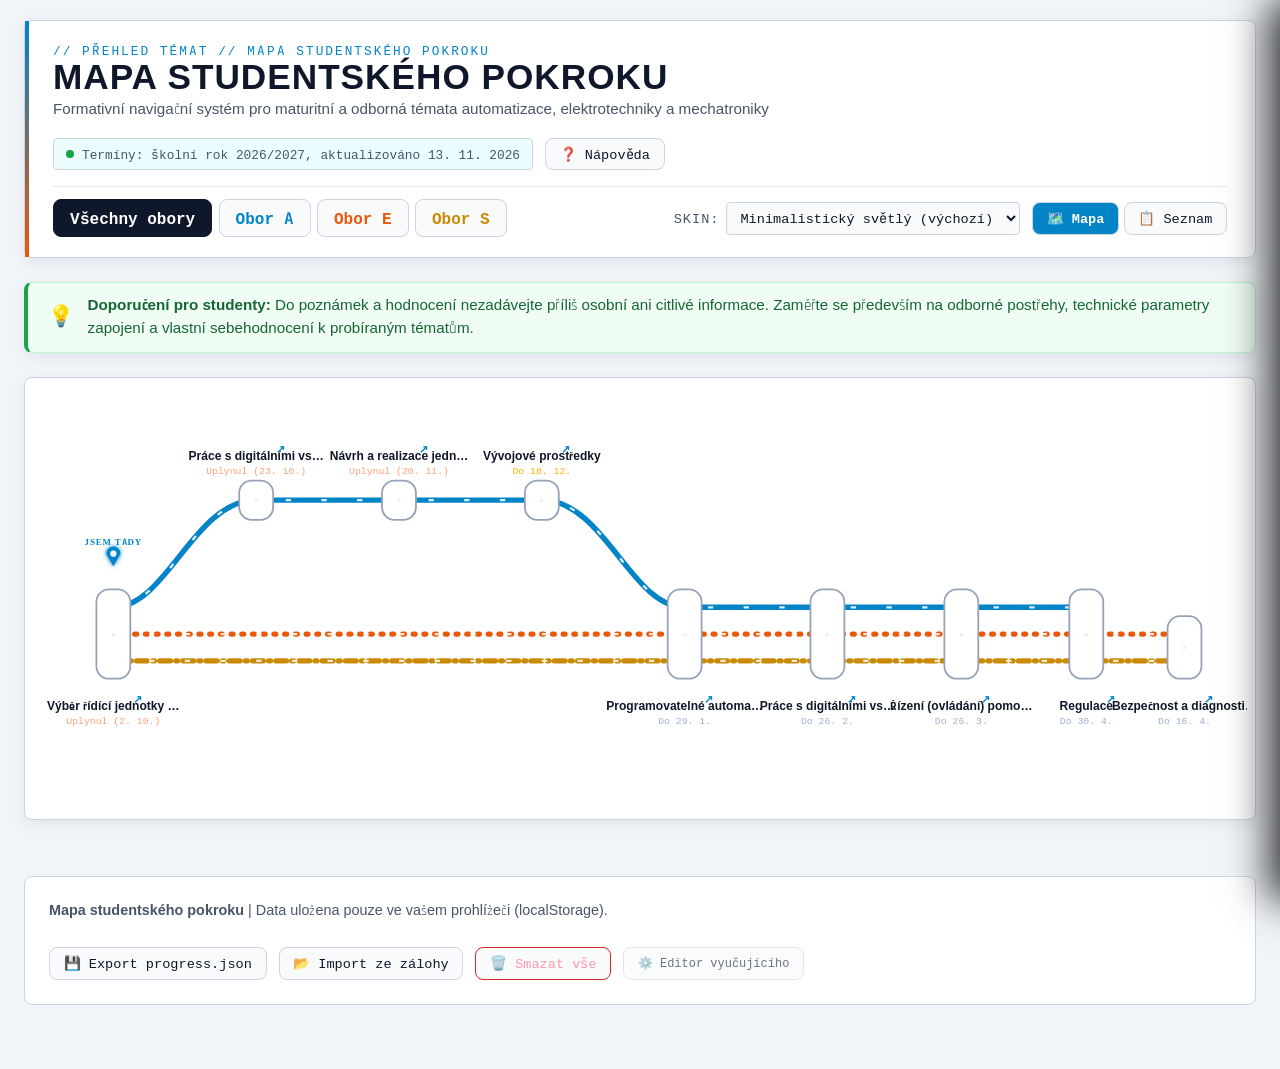
==== commit 8a0d3bcc: "Sync from Obsidian (MapaStudentskehoPokroku): 2026-11-14 08:53 UTC — 0+ 8~ 0-" ====
--- a/index.html
+++ b/index.html
@@ -1,23 +1,27 @@
 <!DOCTYPE html>
 <html lang="cs">
+
 <head>
   <meta charset="UTF-8">
   <meta name="viewport" content="width=device-width, initial-scale=1.0">
-  <meta name="description" content="Interaktivní Mapa studentského pokroku pro sledování formativního rozvoje a maturitních okruhů.">
+  <meta name="description"
+    content="Interaktivní Mapa studentského pokroku pro sledování formativního rozvoje a maturitních okruhů.">
   <title>Mapa studentského pokroku</title>
   <link rel="stylesheet" href="css/style.css">
 </head>
-<body data-theme="cyberpunk">
+
+<body data-theme="minimal-light">
 
   <div class="app-container">
-    
+
     <!-- 1. HLAVIČKA -->
     <header class="header-cyber" role="banner">
       <div class="header-top">
         <div class="brand-block">
           <span class="brand-sys" aria-hidden="true">// PŘEHLED TÉMAT // MAPA STUDENTSKÉHO POKROKU</span>
           <h1 class="brand-title">Mapa studentského pokroku</h1>
-          <p class="brand-subtitle">Formativní navigační systém pro maturitní a odborná témata automatizace, elektrotechniky a mechatroniky</p>
+          <p class="brand-subtitle">Formativní navigační systém pro maturitní a odborná témata automatizace,
+            elektrotechniky a mechatroniky</p>
         </div>
 
         <div class="header-meta-group">
@@ -34,10 +38,14 @@
       <!-- Řídicí panel: výběr oboru a skinů (odstraněn text "MŮJ OBOR" dle zadání) -->
       <nav class="controls-bar" aria-label="Filtrování oborů a přepínání zobrazení">
         <div class="track-btn-group" role="group" aria-label="Výběr oboru">
-          <button class="cyber-btn-track active" data-track="ALL" type="button" aria-pressed="true">Všechny obory</button>
-          <button class="cyber-btn-track" data-track="A" type="button" aria-pressed="false" style="color: var(--track-a);">Obor A</button>
-          <button class="cyber-btn-track" data-track="E" type="button" aria-pressed="false" style="color: var(--track-e);">Obor E</button>
-          <button class="cyber-btn-track" data-track="S" type="button" aria-pressed="false" style="color: var(--track-s);">Obor S</button>
+          <button class="cyber-btn-track active" data-track="ALL" type="button" aria-pressed="true">Všechny
+            obory</button>
+          <button class="cyber-btn-track" data-track="A" type="button" aria-pressed="false"
+            style="color: var(--track-a);">Obor A</button>
+          <button class="cyber-btn-track" data-track="E" type="button" aria-pressed="false"
+            style="color: var(--track-e);">Obor E</button>
+          <button class="cyber-btn-track" data-track="S" type="button" aria-pressed="false"
+            style="color: var(--track-s);">Obor S</button>
         </div>
 
         <div class="right-controls">
@@ -45,10 +53,11 @@
           <div class="theme-selector-wrap">
             <label for="theme-selector" class="control-label">Skin:</label>
             <select id="theme-selector" class="cyber-select" aria-label="Výběr vizuálního skinu">
-              <option value="cyberpunk">Cyberpunk (výchozí)</option>
-              <option value="minimal-light">Minimalistický světlý</option>
+              <option value="minimal-light" selected>Minimalistický světlý (výchozí)</option>
               <option value="minimal-dark">Minimalistický tmavý</option>
-              <option value="scifi-rpg">Sci-fi RPG hra</option>
+              <option value="cyberpunk">Cyberpunk</option>
+              <option value="scifi">Sci-fi</option>
+              <option value="steampunk">Steampunk</option>
             </select>
           </div>
 
@@ -64,7 +73,9 @@
     <!-- 2. UPOZORNĚNÍ PRO STUDENTY: NEZADÁVAT PŘÍLIŠ OSOBNÍ INFORMACE -->
     <div class="privacy-advisory-banner" role="note">
       <span class="advisory-icon" aria-hidden="true">💡</span>
-      <span class="advisory-text"><strong>Doporučení pro studenty:</strong> Do poznámek a hodnocení nezadávejte příliš osobní ani citlivé informace. Zaměřte se především na odborné postřehy, technické parametry zapojení a vlastní sebehodnocení k probíraným tématům.</span>
+      <span class="advisory-text"><strong>Doporučení pro studenty:</strong> Do poznámek a hodnocení nezadávejte příliš
+        osobní ani citlivé informace. Zaměřte se především na odborné postřehy, technické parametry zapojení a vlastní
+        sebehodnocení k probíraným tématům.</span>
     </div>
 
     <!-- 3. UKAZATEL POKROKU TRATI -->
@@ -99,16 +110,20 @@
       </div>
 
       <div class="footer-actions">
-        <button class="cyber-btn" id="btn-export-data" type="button" title="Zálohovat své poznámky a hodnocení do souboru progress.json">
+        <button class="cyber-btn" id="btn-export-data" type="button"
+          title="Zálohovat své poznámky a hodnocení do souboru progress.json">
           💾 Export progress.json
         </button>
-        <button class="cyber-btn" id="btn-import-data" type="button" title="Obnovit své poznámky ze souboru progress.json">
+        <button class="cyber-btn" id="btn-import-data" type="button"
+          title="Obnovit své poznámky ze souboru progress.json">
           📂 Import ze zálohy
         </button>
-        <button class="cyber-btn" id="btn-clear-all-data" type="button" style="border-color: var(--status-danger); color: #FF99AA;" title="Smazat data v tomto prohlížeči">
+        <button class="cyber-btn" id="btn-clear-all-data" type="button"
+          style="border-color: var(--status-danger); color: #FF99AA;" title="Smazat data v tomto prohlížeči">
           🗑️ Smazat vše
         </button>
-        <a class="cyber-btn" href="teacher/schedule-editor.html" style="font-size: 0.75rem; opacity: 0.6;" title="Administrační editor termínů pro pedagogy">
+        <a class="cyber-btn" href="teacher/schedule-editor.html" style="font-size: 0.75rem; opacity: 0.6;"
+          title="Administrační editor termínů pro pedagogy">
           ⚙️ Editor vyučujícího
         </a>
       </div>
@@ -118,36 +133,45 @@
 
   <!-- 6. MODAL & DRAWER PRO DETAIL TÉMATU -->
   <div class="details-overlay" id="details-overlay" aria-hidden="true"></div>
-  <aside class="details-panel" id="details-drawer" aria-hidden="true" role="dialog" aria-modal="true" aria-label="Podrobnosti vybraného tématu">
+  <aside class="details-panel" id="details-drawer" aria-hidden="true" role="dialog" aria-modal="true"
+    aria-label="Podrobnosti vybraného tématu">
     <!-- Vykresluje se dynamicky přes js/render.js -->
   </aside>
 
   <!-- 7. MODÁLNÍ OKNO NÁPOVĚDY (NÁVOD K PROVOZU A ŠABLONĚ) -->
   <div class="modal-backdrop" id="modal-backdrop"></div>
   <div class="modal-dialog-cyber" id="help-modal" role="dialog" aria-modal="true" aria-labelledby="help-modal-title">
-    <div style="font-family: var(--font-mono); font-size: 0.8rem; color: var(--track-a); letter-spacing: 1.5px;">// NÁPOVĚDA // PRŮVODCE PROVOZEM</div>
+    <div style="font-family: var(--font-mono); font-size: 0.8rem; color: var(--track-a); letter-spacing: 1.5px;">//
+      NÁPOVĚDA // PRŮVODCE PROVOZEM</div>
     <h3 id="help-modal-title" style="font-size: 1.4rem; font-weight: 700;">Jak provozovat Mapu studentského pokroku</h3>
-    
+
     <div class="help-guide-block">
       <h4>💻 1. Zcela offline na svém počítači (100% soukromí)</h4>
       <p style="font-size: 0.95rem;">
-        Nemusíte instalovat žádný server ani doplňky. Stačí stáhnout <strong>ZIP balíček</strong> aplikace (nebo zkopírovat složku) na svůj disk či flashdisk a dvakrát kliknout na soubor <code>index.html</code>. Veškerá hodnocení i osobní poznámky se ukládají výhradně ve vašem prohlížeči (<code>localStorage</code>).
+        Nemusíte instalovat žádný server ani doplňky. Stačí stáhnout <strong>ZIP balíček</strong> aplikace (nebo
+        zkopírovat složku) na svůj disk či flashdisk a dvakrát kliknout na soubor <code>index.html</code>. Veškerá
+        hodnocení i osobní poznámky se ukládají výhradně ve vašem prohlížeči (<code>localStorage</code>).
       </p>
     </div>
 
     <div class="help-guide-block">
       <h4>🚀 2. Online na svém GitHubu (GitHub Template)</h4>
       <p style="font-size: 0.95rem;">
-        Na stránce tohoto repozitáře na GitHubu klikněte na zelené tlačítko <strong>„Use this template“</strong> ➔ <strong>„Create a new repository“</strong>.<br><br>
-        🔒 <strong>Důležité doporučení k soukromí:</strong> Nastavte repozitář jako <strong>Private (soukromý)</strong>. Tím zajistíte, že pokud byste si v budoucnu vyexportovali svá hodnocení, nikdo cizí je neuvidí.<br><br>
-        Na soukromém repozitáři můžete aplikaci otevírat lokálně, nebo pokud máte studentský účet <em>GitHub Student Developer Pack (Education/Pro)</em>, můžete v <strong>Settings ➔ Pages</strong> zapnout živé publikování na GitHub Pages. (Pozn.: GitHub Free zveřejňuje Pages pouze z veřejných repozitářů).
+        Na stránce tohoto repozitáře na GitHubu klikněte na zelené tlačítko <strong>„Use this template“</strong> ➔
+        <strong>„Create a new repository“</strong>.<br><br>
+        🔒 <strong>Důležité doporučení k soukromí:</strong> Nastavte repozitář jako <strong>Private (soukromý)</strong>.
+        Tím zajistíte, že pokud byste si v budoucnu vyexportovali svá hodnocení, nikdo cizí je neuvidí.<br><br>
+        Na soukromém repozitáři můžete aplikaci otevírat lokálně, nebo pokud máte studentský účet <em>GitHub Student
+          Developer Pack (Education/Pro)</em>, můžete v <strong>Settings ➔ Pages</strong> zapnout živé publikování na
+        GitHub Pages. (Pozn.: GitHub Free zveřejňuje Pages pouze z veřejných repozitářů).
       </p>
     </div>
 
     <div class="help-guide-block">
       <h4>💾 3. Zálohování a přenos dat mezi počítači</h4>
       <p style="font-size: 0.95rem;">
-        Tlačítkem <strong>„Export progress.json“</strong> v patičce si stáhnete lokální záložní soubor. Na jiném školním nebo domácím počítači pak stačí zvolit <strong>„Import ze zálohy“</strong> a váš pokrok se okamžitě načte.
+        Tlačítkem <strong>„Export progress.json“</strong> v patičce si stáhnete lokální záložní soubor. Na jiném školním
+        nebo domácím počítači pak stačí zvolit <strong>„Import ze zálohy“</strong> a váš pokrok se okamžitě načte.
       </p>
     </div>
 
@@ -157,13 +181,17 @@
   </div>
 
   <!-- 8. BEZPEČNOSTNÍ UPOZORNĚNÍ PRO IMPORT/EXPORT -->
-  <div class="modal-dialog-cyber" id="privacy-warning-modal" role="dialog" aria-modal="true" aria-labelledby="modal-priv-title">
-    <div style="font-family: var(--font-mono); font-size: 0.8rem; color: var(--status-danger); letter-spacing: 1.5px;">SECURITY & PRIVACY NOTICE // GITHUB PAGES</div>
+  <div class="modal-dialog-cyber" id="privacy-warning-modal" role="dialog" aria-modal="true"
+    aria-labelledby="modal-priv-title">
+    <div style="font-family: var(--font-mono); font-size: 0.8rem; color: var(--status-danger); letter-spacing: 1.5px;">
+      SECURITY & PRIVACY NOTICE // GITHUB PAGES</div>
     <h3 id="modal-priv-title" style="font-size: 1.3rem; font-weight: 700;">Upozornění k soukromí dat</h3>
-    
-    <div style="background: rgba(255, 51, 102, 0.1); border-left: 3px solid var(--status-danger); padding: 0.75rem 1rem; font-size: 0.85rem; color: #FFB3BA; line-height: 1.4;">
+
+    <div
+      style="background: rgba(255, 51, 102, 0.1); border-left: 3px solid var(--status-danger); padding: 0.75rem 1rem; font-size: 0.85rem; color: #FFB3BA; line-height: 1.4;">
       ⚠️ Tato aplikace ukládá vaše hodnocení lokálně ve vašem prohlížeči.<br>
-      Pokud exportovaný soubor <code>progress.json</code> nahrajete do veřejného GitHub repozitáře, bude vaše hodnocení veřejně přístupné komukoli na internetu!
+      Pokud exportovaný soubor <code>progress.json</code> nahrajete do veřejného GitHub repozitáře, bude vaše hodnocení
+      veřejně přístupné komukoli na internetu!
     </div>
 
     <p style="font-size: 0.9rem; color: var(--text-muted); margin-top: 0.5rem;">
@@ -187,4 +215,5 @@
   <script src="js/render.js"></script>
   <script src="js/app.js"></script>
 </body>
-</html>
+
+</html>
--- a/css/style.css
+++ b/css/style.css
@@ -10,25 +10,27 @@
   font-weight: 400;
   font-display: swap;
   src: url('../fonts/rajdhani-latin-ext-400-normal.woff2') format('woff2'),
-       url('../fonts/rajdhani-latin-400-normal.woff2') format('woff2');
+    url('../fonts/rajdhani-latin-400-normal.woff2') format('woff2');
   unicode-range: U+0000-00FF, U+0100-02AF, U+1E00-1EFF;
 }
+
 @font-face {
   font-family: 'Rajdhani';
   font-style: normal;
   font-weight: 600;
   font-display: swap;
   src: url('../fonts/rajdhani-latin-ext-600-normal.woff2') format('woff2'),
-       url('../fonts/rajdhani-latin-600-normal.woff2') format('woff2');
+    url('../fonts/rajdhani-latin-600-normal.woff2') format('woff2');
   unicode-range: U+0000-00FF, U+0100-02AF, U+1E00-1EFF;
 }
+
 @font-face {
   font-family: 'Rajdhani';
   font-style: normal;
   font-weight: 700;
   font-display: swap;
   src: url('../fonts/rajdhani-latin-ext-700-normal.woff2') format('woff2'),
-       url('../fonts/rajdhani-latin-700-normal.woff2') format('woff2');
+    url('../fonts/rajdhani-latin-700-normal.woff2') format('woff2');
   unicode-range: U+0000-00FF, U+0100-02AF, U+1E00-1EFF;
 }
 
@@ -38,32 +40,113 @@
   font-weight: 400;
   font-display: swap;
   src: url('../fonts/jetbrains-mono-latin-ext-400-normal.woff2') format('woff2'),
-       url('../fonts/jetbrains-mono-latin-400-normal.woff2') format('woff2');
+    url('../fonts/jetbrains-mono-latin-400-normal.woff2') format('woff2');
   unicode-range: U+0000-00FF, U+0100-02AF, U+1E00-1EFF;
 }
+
 @font-face {
   font-family: 'JetBrains Mono';
   font-style: normal;
   font-weight: 600;
   font-display: swap;
   src: url('../fonts/jetbrains-mono-latin-ext-600-normal.woff2') format('woff2'),
-       url('../fonts/jetbrains-mono-latin-600-normal.woff2') format('woff2');
+    url('../fonts/jetbrains-mono-latin-600-normal.woff2') format('woff2');
   unicode-range: U+0000-00FF, U+0100-02AF, U+1E00-1EFF;
 }
+
 @font-face {
   font-family: 'JetBrains Mono';
   font-style: normal;
   font-weight: 700;
   font-display: swap;
   src: url('../fonts/jetbrains-mono-latin-ext-700-normal.woff2') format('woff2'),
-       url('../fonts/jetbrains-mono-latin-700-normal.woff2') format('woff2');
+    url('../fonts/jetbrains-mono-latin-700-normal.woff2') format('woff2');
   unicode-range: U+0000-00FF, U+0100-02AF, U+1E00-1EFF;
 }
 
 /* --- 2. TÉMATA / SKINY (CSS PROMĚNNÉ) --- */
 
-/* VÝCHOZÍ: CYBERPUNK */
-:root, body[data-theme="cyberpunk"] {
+/* 1. VÝCHOZÍ: MINIMALISTICKÝ SVĚTLÝ */
+:root,
+body[data-theme="minimal-light"] {
+  --font-main: 'Rajdhani', -apple-system, BlinkMacSystemFont, "Segoe UI", Roboto, sans-serif;
+  --font-mono: 'JetBrains Mono', Consolas, "Courier New", monospace;
+
+  --bg-deep: #F1F5F9;
+  --bg-dark: #E2E8F0;
+  --bg-panel: #FFFFFF;
+  --bg-panel-alt: #F8FAFC;
+  --bg-overlay: rgba(15, 23, 42, 0.6);
+
+  --text-main: #0F172A;
+  --text-muted: #475569;
+  --text-dim: #94A3B8;
+
+  --track-a: #0284C7;
+  /* Modrá (Sky blue) */
+  --track-e: #EA580C;
+  /* Oranžová */
+  --track-s: #CA8A04;
+  /* Žlutá (tmavší zlatožlutá pro čitelnost na světlém pozadí) */
+
+  --status-done: #16A34A;
+  --status-working: #0284C7;
+  --status-waiting: #64748B;
+  --status-help: #D97706;
+  --status-danger: #DC2626;
+
+  --border-neon: #CBD5E1;
+  --glow-cyan: none;
+  --glow-accent: none;
+
+  --corner-clip: none;
+  --corner-clip-lg: none;
+  --card-radius: 8px;
+  --panel-shadow: 0 4px 16px rgba(0, 0, 0, 0.07);
+  --has-scanlines: 0;
+}
+
+/* 2. MINIMALISTICKÝ TMAVÝ */
+body[data-theme="minimal-dark"] {
+  --font-main: 'Rajdhani', -apple-system, BlinkMacSystemFont, "Segoe UI", Roboto, sans-serif;
+  --font-mono: 'JetBrains Mono', Consolas, "Courier New", monospace;
+
+  --bg-deep: #0B0F19;
+  --bg-dark: #111827;
+  --bg-panel: #1E293B;
+  --bg-panel-alt: #283548;
+  --bg-overlay: rgba(0, 0, 0, 0.75);
+
+  --text-main: #F8FAFC;
+  --text-muted: #94A3B8;
+  --text-dim: #64748B;
+
+  --track-a: #38BDF8;
+  /* Modrá */
+  --track-e: #FB923C;
+  /* Oranžová */
+  --track-s: #FACC15;
+  /* Žlutá */
+
+  --status-done: #4ADE80;
+  --status-working: #38BDF8;
+  --status-waiting: #94A3B8;
+  --status-help: #FBBF24;
+  --status-danger: #F87171;
+
+  --border-neon: #334155;
+  --glow-cyan: none;
+  --glow-accent: none;
+
+  --corner-clip: none;
+  --corner-clip-lg: none;
+  --card-radius: 8px;
+  --panel-shadow: 0 6px 20px rgba(0, 0, 0, 0.4);
+  --has-scanlines: 0;
+}
+
+/* 3. CYBERPUNK */
+body[data-theme="cyberpunk"] {
   --font-main: 'Rajdhani', -apple-system, BlinkMacSystemFont, "Segoe UI", Roboto, sans-serif;
   --font-mono: 'JetBrains Mono', Consolas, "Courier New", monospace;
 
@@ -77,9 +160,12 @@
   --text-muted: #9BB0D3;
   --text-dim: #5C6E91;
 
-  --track-a: #00E5FF; /* Cyan */
-  --track-e: #FF3DCB; /* Magenta */
-  --track-s: #FCEE09; /* Acid Yellow */
+  --track-a: #00E5FF;
+  /* Neonová modrá / cyan */
+  --track-e: #FF7A00;
+  /* Neonová laserová oranžová */
+  --track-s: #FCEE09;
+  /* Neonová acid žlutá */
 
   --status-done: #39FF88;
   --status-working: #00E5FF;
@@ -98,107 +184,89 @@
   --has-scanlines: 1;
 }
 
-/* 2. MINIMALISTICKÝ SVĚTLÝ */
-body[data-theme="minimal-light"] {
-  --bg-deep: #F1F5F9;
-  --bg-dark: #E2E8F0;
-  --bg-panel: #FFFFFF;
-  --bg-panel-alt: #F8FAFC;
-  --bg-overlay: rgba(15, 23, 42, 0.6);
-
-  --text-main: #0F172A;
-  --text-muted: #475569;
-  --text-dim: #94A3B8;
-
-  --track-a: #0284C7; /* Sky blue */
-  --track-e: #C026D3; /* Fuchsia */
-  --track-s: #B45309; /* Amber brown pro světlé pozadí */
-
-  --status-done: #16A34A;
-  --status-working: #0284C7;
-  --status-waiting: #64748B;
-  --status-help: #D97706;
-  --status-danger: #DC2626;
-
-  --border-neon: #CBD5E1;
-  --glow-cyan: none;
-  --glow-accent: none;
-
-  --corner-clip: none;
-  --corner-clip-lg: none;
-  --card-radius: 8px;
-  --panel-shadow: 0 4px 16px rgba(0, 0, 0, 0.07);
-  --has-scanlines: 0;
-}
-
-/* 3. MINIMALISTICKÝ TMAVÝ */
-body[data-theme="minimal-dark"] {
-  --bg-deep: #0B0F19;
-  --bg-dark: #111827;
-  --bg-panel: #1E293B;
-  --bg-panel-alt: #283548;
-  --bg-overlay: rgba(0, 0, 0, 0.75);
-
-  --text-main: #F8FAFC;
+/* 4. SCI-FI (PRŮZKUM VESMÍRU / VĚDECKO-TECHNICKÁ TELEMETRIE) */
+body[data-theme="scifi"],
+body[data-theme="scifi-rpg"] {
+  --font-main: 'Rajdhani', -apple-system, BlinkMacSystemFont, "Segoe UI", Roboto, sans-serif;
+  --font-mono: 'JetBrains Mono', Consolas, "Courier New", monospace;
+
+  --bg-deep: #030712;
+  --bg-dark: #070F26;
+  --bg-panel: #0C1738;
+  --bg-panel-alt: #13224E;
+  --bg-overlay: rgba(3, 7, 18, 0.9);
+
+  --text-main: #E2E8F0;
   --text-muted: #94A3B8;
   --text-dim: #64748B;
 
-  --track-a: #38BDF8;
-  --track-e: #F472B6;
-  --track-s: #FACC15;
-
-  --status-done: #4ADE80;
-  --status-working: #38BDF8;
-  --status-waiting: #94A3B8;
-  --status-help: #FBBF24;
-  --status-danger: #F87171;
-
-  --border-neon: #334155;
-  --glow-cyan: none;
-  --glow-accent: none;
-
-  --corner-clip: none;
-  --corner-clip-lg: none;
-  --card-radius: 8px;
-  --panel-shadow: 0 6px 20px rgba(0, 0, 0, 0.4);
-  --has-scanlines: 0;
-}
-
-/* 4. SCI-FI RPG HRA */
-body[data-theme="scifi-rpg"] {
-  --bg-deep: #030712;
-  --bg-dark: #0A1128;
-  --bg-panel: #0D1B3E;
-  --bg-panel-alt: #132452;
-  --bg-overlay: rgba(2, 6, 23, 0.9);
-
-  --text-main: #F1F5F9;
-  --text-muted: #A5B4FC;
-  --text-dim: #6366F1;
-
-  --track-a: #06B6D4; /* Cyan holo */
-  --track-e: #EC4899; /* Plasma pink */
-  --track-s: #F59E0B; /* Quest Gold */
+  --track-a: #0EA5E9;
+  /* Orbitální telemetrická modrá */
+  --track-e: #F97316;
+  /* Kosmická plazmová oranžová */
+  --track-s: #EAB308;
+  /* Hvězdná solární žlutá */
 
   --status-done: #10B981;
-  --status-working: #3B82F6;
+  --status-working: #0EA5E9;
   --status-waiting: #64748B;
   --status-help: #F59E0B;
   --status-danger: #EF4444;
 
-  --border-neon: rgba(245, 158, 11, 0.4);
-  --glow-cyan: 0 0 14px rgba(6, 182, 212, 0.5);
-  --glow-accent: 0 0 12px rgba(245, 158, 11, 0.4);
-
-  --corner-clip: polygon(0 0, calc(100% - 12px) 0, 100% 12px, 100% 100%, 12px 100%, 0 calc(100% - 12px));
-  --corner-clip-lg: polygon(0 0, calc(100% - 20px) 0, 100% 20px, 100% 100%, 20px 100%, 0 calc(100% - 20px));
-  --card-radius: 0px;
-  --panel-shadow: 0 8px 30px rgba(0, 0, 0, 0.7);
-  --has-scanlines: 1;
+  --border-neon: rgba(14, 165, 233, 0.35);
+  --glow-cyan: 0 0 10px rgba(14, 165, 233, 0.35);
+  --glow-accent: 0 0 10px rgba(249, 115, 22, 0.3);
+
+  --corner-clip: polygon(0 0, calc(100% - 8px) 0, 100% 8px, 100% 100%, 8px 100%, 0 calc(100% - 8px));
+  --corner-clip-lg: polygon(0 0, calc(100% - 14px) 0, 100% 14px, 100% 100%, 14px 100%, 0 calc(100% - 14px));
+  --card-radius: 4px;
+  --panel-shadow: 0 8px 30px rgba(2, 6, 23, 0.75);
+  --has-scanlines: 0;
+}
+
+/* 5. STEAMPUNK (VIKTORIÁNSKÁ DÍLNA, PARNÍ KOTLE & MOSAZNÉ PŘEVODY) */
+body[data-theme="steampunk"] {
+  --font-main: 'Rajdhani', -apple-system, BlinkMacSystemFont, "Segoe UI", Roboto, sans-serif;
+  --font-mono: 'JetBrains Mono', Consolas, "Courier New", monospace;
+
+  --bg-deep: #14100D;
+  --bg-dark: #1F1813;
+  --bg-panel: #291F18;
+  --bg-panel-alt: #36291F;
+  --bg-overlay: rgba(20, 16, 13, 0.9);
+
+  --text-main: #F5EBE1;
+  --text-muted: #C8B89E;
+  --text-dim: #8E7A63;
+
+  --track-a: #3B82F6;
+  /* Tesla elektrický výboj - modrá */
+  --track-e: #EA580C;
+  /* Parní měděný rozvod - žhavá oranžová */
+  --track-s: #D4AF37;
+  /* Leštěná mosazná soukolí - zlatavě žlutá */
+
+  --status-done: #22C55E;
+  --status-working: #3B82F6;
+  --status-waiting: #8E7A63;
+  --status-help: #D97706;
+  --status-danger: #DC2626;
+
+  --border-neon: rgba(212, 175, 55, 0.38);
+  --glow-cyan: 0 0 10px rgba(212, 175, 55, 0.3);
+  --glow-accent: 0 0 10px rgba(234, 88, 12, 0.3);
+
+  --corner-clip: none;
+  --corner-clip-lg: none;
+  --card-radius: 6px;
+  --panel-shadow: 0 8px 24px rgba(0, 0, 0, 0.7);
+  --has-scanlines: 0;
 }
 
 /* --- 3. RESET A ZÁKLADNÍ PRVKY --- */
-*, *::before, *::after {
+*,
+*::before,
+*::after {
   box-sizing: border-box;
   margin: 0;
   padding: 0;
@@ -223,7 +291,7 @@
   transition: background-color 0.3s, color 0.3s;
 }
 
-/* Scanlines overlay (pouze pro Cyberpunk a Sci-fi RPG) */
+/* Scanlines overlay (pouze pro Cyberpunk) */
 body::after {
   content: "";
   position: fixed;
@@ -231,22 +299,19 @@
   left: 0;
   width: 100vw;
   height: 100vh;
-  background: repeating-linear-gradient(
-    0deg,
-    rgba(0, 0, 0, 0.12) 0px,
-    rgba(0, 0, 0, 0.12) 1px,
-    transparent 1px,
-    transparent 3px
-  );
+  background: repeating-linear-gradient(0deg,
+      rgba(0, 0, 0, 0.12) 0px,
+      rgba(0, 0, 0, 0.12) 1px,
+      transparent 1px,
+      transparent 3px);
   pointer-events: none;
   z-index: 9999;
   opacity: 0.7;
+  display: none;
+}
+
+body[data-theme="cyberpunk"]::after {
   display: block;
-}
-
-body[data-theme="minimal-light"]::after,
-body[data-theme="minimal-dark"]::after {
-  display: none !important;
 }
 
 :focus-visible {
@@ -259,6 +324,7 @@
   text-decoration: none;
   transition: color 0.2s, text-shadow 0.2s;
 }
+
 a:hover {
   text-decoration: underline;
 }
@@ -378,6 +444,7 @@
   padding-top: 0.75rem;
   border-top: 1px solid rgba(255, 255, 255, 0.08);
 }
+
 body[data-theme="minimal-light"] .controls-bar {
   border-top: 1px solid #E2E8F0;
 }
@@ -407,26 +474,59 @@
   border-color: var(--text-main);
   color: var(--text-main);
 }
+
 body[data-theme="minimal-light"] .cyber-btn-track[data-track="ALL"].active {
   background: #0F172A;
   color: #FFFFFF;
 }
 
 .cyber-btn-track[data-track="A"].active {
-  background: rgba(0, 229, 255, 0.2);
+  background: rgba(2, 132, 199, 0.2);
   border-color: var(--track-a);
   color: var(--track-a);
+  box-shadow: var(--glow-accent);
+}
+
+body[data-theme="cyberpunk"] .cyber-btn-track[data-track="A"].active {
+  background: rgba(0, 229, 255, 0.2);
   box-shadow: var(--glow-cyan);
 }
+
+body[data-theme="minimal-light"] .cyber-btn-track[data-track="A"].active {
+  background: var(--track-a);
+  color: #FFFFFF;
+}
+
 .cyber-btn-track[data-track="E"].active {
-  background: rgba(255, 61, 203, 0.2);
+  background: rgba(234, 88, 12, 0.2);
   border-color: var(--track-e);
   color: var(--track-e);
 }
+
+body[data-theme="cyberpunk"] .cyber-btn-track[data-track="E"].active {
+  background: rgba(255, 122, 0, 0.25);
+  box-shadow: 0 0 10px rgba(255, 122, 0, 0.4);
+}
+
+body[data-theme="minimal-light"] .cyber-btn-track[data-track="E"].active {
+  background: var(--track-e);
+  color: #FFFFFF;
+}
+
 .cyber-btn-track[data-track="S"].active {
-  background: rgba(252, 238, 9, 0.2);
+  background: rgba(202, 138, 4, 0.2);
   border-color: var(--track-s);
   color: var(--track-s);
+}
+
+body[data-theme="cyberpunk"] .cyber-btn-track[data-track="S"].active {
+  background: rgba(252, 238, 9, 0.2);
+  box-shadow: 0 0 10px rgba(252, 238, 9, 0.35);
+}
+
+body[data-theme="minimal-light"] .cyber-btn-track[data-track="S"].active {
+  background: var(--track-s);
+  color: #FFFFFF;
 }
 
 .right-controls {
@@ -464,15 +564,18 @@
   align-items: center;
   gap: 0.4rem;
 }
+
 .cyber-btn:hover {
   background: rgba(0, 229, 255, 0.15);
   border-color: var(--track-a);
 }
+
 .cyber-btn.active {
   background: var(--track-a);
   color: #05060F;
   font-weight: 700;
 }
+
 body[data-theme="minimal-light"] .cyber-btn.active {
   color: #FFFFFF;
 }
@@ -491,6 +594,7 @@
   color: var(--text-main);
   box-shadow: var(--panel-shadow);
 }
+
 body[data-theme="minimal-light"] .privacy-advisory-banner {
   background: #F0FDF4;
   border-color: #BBF7D0;
@@ -553,6 +657,7 @@
   position: relative;
   overflow: hidden;
 }
+
 body[data-theme="minimal-light"] .cyber-progress-track {
   background: #E2E8F0;
   border-color: #CBD5E1;
@@ -607,11 +712,13 @@
   stroke: var(--track-a);
   stroke-width: 6;
 }
+
 .track-line.track-e {
   stroke: var(--track-e);
   stroke-width: 6;
   stroke-dasharray: 2 10;
 }
+
 .track-line.track-s {
   stroke: var(--track-s);
   stroke-width: 6;
@@ -619,8 +726,11 @@
 }
 
 @keyframes dashFlow {
-  to { stroke-dashoffset: -40; }
-}
+  to {
+    stroke-dashoffset: -40;
+  }
+}
+
 .track-pulse {
   fill: none;
   stroke: rgba(255, 255, 255, 0.85);
@@ -629,18 +739,29 @@
   animation: dashFlow 3s linear infinite;
   pointer-events: none;
 }
+
 body[data-theme="minimal-light"] .track-pulse,
 body[data-theme="minimal-dark"] .track-pulse,
 @media (prefers-reduced-motion: reduce) {
-  .track-pulse { display: none !important; }
+  .track-pulse {
+    display: none !important;
+  }
 }
 
 .metro-svg.filter-a .track-line:not(.track-a),
-.metro-svg.filter-a .track-pulse:not(.track-a) { opacity: 0.15; }
+.metro-svg.filter-a .track-pulse:not(.track-a) {
+  opacity: 0.15;
+}
+
 .metro-svg.filter-e .track-line:not(.track-e),
-.metro-svg.filter-e .track-pulse:not(.track-e) { opacity: 0.15; }
+.metro-svg.filter-e .track-pulse:not(.track-e) {
+  opacity: 0.15;
+}
+
 .metro-svg.filter-s .track-line:not(.track-s),
-.metro-svg.filter-s .track-pulse:not(.track-s) { opacity: 0.15; }
+.metro-svg.filter-s .track-pulse:not(.track-s) {
+  opacity: 0.15;
+}
 
 .station-node {
   cursor: pointer;
@@ -653,6 +774,7 @@
   stroke-width: 2;
   transition: stroke 0.2s, fill 0.2s, filter 0.2s;
 }
+
 .station-node:hover .station-shape {
   stroke: var(--track-a);
   filter: var(--glow-cyan);
@@ -662,10 +784,12 @@
   stroke: var(--status-done) !important;
   fill: rgba(57, 255, 136, 0.15) !important;
 }
+
 .station-shape.status-working {
   stroke: var(--track-a) !important;
   fill: rgba(0, 229, 255, 0.15) !important;
 }
+
 .station-shape.status-help {
   stroke: var(--status-help) !important;
   fill: rgba(255, 176, 0, 0.15) !important;
@@ -675,9 +799,17 @@
   animation: bouncePin 1.8s infinite ease-in-out;
   pointer-events: none;
 }
+
 @keyframes bouncePin {
-  0%, 100% { transform: translateY(0); }
-  50% { transform: translateY(-7px); }
+
+  0%,
+  100% {
+    transform: translateY(0);
+  }
+
+  50% {
+    transform: translateY(-7px);
+  }
 }
 
 .station-title-text {
@@ -688,6 +820,7 @@
   text-anchor: middle;
   pointer-events: none;
 }
+
 .station-deadline-text {
   font-family: var(--font-mono);
   font-size: 11px;
@@ -695,6 +828,79 @@
   pointer-events: none;
 }
 
+/* --- SPECIFICKÉ STYLY PRO SCI-FI MAPU --- */
+body[data-theme="scifi"] .station-node:hover .station-shape {
+  stroke: var(--track-a);
+  filter: drop-shadow(0 0 8px rgba(14, 165, 233, 0.6));
+}
+
+body[data-theme="scifi"] .station-title-text {
+  font-family: var(--font-mono);
+  font-size: 13px;
+  letter-spacing: 0.5px;
+  fill: #E2E8F0;
+}
+
+body[data-theme="scifi"] .scifi-waypoint-tag {
+  font-family: var(--font-mono);
+  font-size: 9.5px;
+  font-weight: 700;
+  letter-spacing: 1px;
+}
+
+/* --- SPECIFICKÉ STYLY PRO STEAMPUNK MAPU --- */
+body[data-theme="steampunk"] .station-node:hover .station-shape {
+  stroke: #D4AF37;
+  filter: drop-shadow(0 0 6px rgba(212, 175, 55, 0.6));
+}
+
+body[data-theme="steampunk"] .station-title-text {
+  font-family: 'Georgia', 'Times New Roman', serif;
+  font-size: 14px;
+  fill: #F5EBE1;
+  letter-spacing: 0.3px;
+}
+
+body[data-theme="steampunk"] .brand-title {
+  font-family: 'Georgia', 'Times New Roman', serif;
+  letter-spacing: 0.8px;
+  color: #F5EBE1;
+}
+
+body[data-theme="steampunk"] .brand-sys {
+  color: #D4AF37;
+  letter-spacing: 1.5px;
+}
+
+body[data-theme="steampunk"] .details-title {
+  font-family: 'Georgia', 'Times New Roman', serif;
+  color: #F5EBE1;
+}
+
+body[data-theme="steampunk"] .card-question-title {
+  font-family: 'Georgia', 'Times New Roman', serif;
+}
+
+body[data-theme="steampunk"] .cyber-btn {
+  background: linear-gradient(180deg, #36291F 0%, #271E18 100%);
+  border: 1px solid #8B6F47;
+  color: #F5EBE1;
+  box-shadow: inset 0 1px 0 rgba(255, 255, 255, 0.1), 0 2px 4px rgba(0, 0, 0, 0.5);
+}
+
+body[data-theme="steampunk"] .cyber-btn:hover {
+  background: linear-gradient(180deg, #443427 0%, #31261E 100%);
+  border-color: #D4AF37;
+  color: #FFECC7;
+}
+
+body[data-theme="steampunk"] .cyber-btn.active {
+  background: linear-gradient(180deg, #D4AF37 0%, #9B782E 100%);
+  border-color: #F3E5AB;
+  color: #1A120B;
+  font-weight: 700;
+}
+
 /* --- 6. SEZNAMOVÝ POHLED (AKORDEON PRO MOBIL / TISK) --- */
 .stations-list-view {
   display: flex;
@@ -720,6 +926,7 @@
   gap: 0.75rem;
   cursor: pointer;
 }
+
 .list-station-header:hover {
   background: rgba(0, 229, 255, 0.05);
 }
@@ -742,11 +949,32 @@
   font-weight: 700;
   padding: 0.15rem 0.5rem;
   border-radius: 3px;
+  line-height: 1;
+}
+
+.track-badge.badge-a {
+  background: var(--track-a);
+  color: #FFFFFF;
+}
+
+body[data-theme="cyberpunk"] .track-badge.badge-a,
+body[data-theme="minimal-dark"] .track-badge.badge-a {
   color: #05060F;
 }
-.track-badge.badge-a { background: var(--track-a); }
-.track-badge.badge-e { background: var(--track-e); color: #fff; }
-.track-badge.badge-s { background: var(--track-s); color: #000; }
+
+.track-badge.badge-e {
+  background: var(--track-e);
+  color: #FFFFFF;
+}
+
+.track-badge.badge-s {
+  background: var(--track-s);
+  color: #05060F;
+}
+
+body[data-theme="minimal-light"] .track-badge.badge-s {
+  color: #FFFFFF;
+}
 
 .list-station-title {
   font-size: 1.15rem;
@@ -772,14 +1000,17 @@
   border: 1px solid var(--border-neon);
   color: var(--text-muted);
 }
+
 .deadline-pill.state-overdue {
   color: var(--status-danger);
   border-color: var(--status-danger);
 }
+
 .deadline-pill.state-near {
   color: var(--status-help);
   border-color: var(--status-help);
 }
+
 .deadline-pill.state-done {
   color: var(--status-done);
   border-color: var(--status-done);
@@ -795,6 +1026,7 @@
   display: inline-flex;
   align-items: center;
 }
+
 .repo-link-icon:hover {
   background: var(--track-a);
   color: #05060F;
@@ -814,6 +1046,7 @@
   visibility: hidden;
   transition: opacity 0.25s, visibility 0.25s;
 }
+
 .details-overlay.open {
   opacity: 1;
   visibility: visible;
@@ -836,6 +1069,7 @@
   display: flex;
   flex-direction: column;
 }
+
 .details-panel.open {
   transform: translateX(0);
 }
@@ -887,6 +1121,7 @@
   border-radius: var(--card-radius);
   transition: all 0.2s;
 }
+
 .btn-close-drawer:hover {
   border-color: var(--track-a);
   color: #fff;
@@ -926,9 +1161,18 @@
   width: 4px;
   height: 100%;
 }
-.formative-card.q1::before { background: var(--track-a); }
-.formative-card.q2::before { background: var(--track-e); }
-.formative-card.q3::before { background: var(--status-done); }
+
+.formative-card.q1::before {
+  background: var(--track-a);
+}
+
+.formative-card.q2::before {
+  background: var(--track-e);
+}
+
+.formative-card.q3::before {
+  background: var(--status-done);
+}
 
 .card-question-title {
   font-size: 1.15rem;
@@ -939,9 +1183,18 @@
   align-items: center;
   gap: 0.5rem;
 }
-.formative-card.q1 .card-question-title { color: var(--track-a); }
-.formative-card.q2 .card-question-title { color: var(--track-e); }
-.formative-card.q3 .card-question-title { color: var(--status-done); }
+
+.formative-card.q1 .card-question-title {
+  color: var(--track-a);
+}
+
+.formative-card.q2 .card-question-title {
+  color: var(--track-e);
+}
+
+.formative-card.q3 .card-question-title {
+  color: var(--status-done);
+}
 
 /* AKORDEONY PRO CÍLE A OVĚŘENÍ CÍLŮ */
 .repo-accordion-group {
@@ -966,17 +1219,21 @@
   transition: all 0.2s;
   cursor: pointer;
 }
+
 .cyber-accordion-btn:hover {
   border-color: var(--track-a);
   background: rgba(0, 229, 255, 0.08);
 }
+
 .cyber-accordion-btn.expanded {
   border-color: var(--track-a);
   background: rgba(0, 229, 255, 0.12);
 }
+
 .accordion-arrow {
   transition: transform 0.2s;
 }
+
 .cyber-accordion-btn.expanded .accordion-arrow {
   transform: rotate(180deg);
 }
@@ -993,15 +1250,18 @@
   overflow-y: auto;
   color: var(--text-main);
 }
+
 .accordion-content-box ul,
 .accordion-content-box ol {
   margin-left: 1.5rem;
   margin-top: 0.5rem;
   margin-bottom: 0.5rem;
 }
+
 .accordion-content-box li {
   margin-bottom: 0.4rem;
 }
+
 .accordion-content-box strong {
   color: var(--track-a);
 }
@@ -1025,9 +1285,11 @@
   font-size: 0.95rem;
   transition: all 0.2s;
 }
+
 .radio-pill-label input[type="radio"] {
   accent-color: var(--track-a);
 }
+
 .radio-pill-label.selected {
   border-color: var(--track-a);
   background: rgba(0, 229, 255, 0.15);
@@ -1051,6 +1313,7 @@
   gap: 0.65rem;
   transition: border-color 0.2s;
 }
+
 .task-card-item:hover {
   border-color: var(--track-a);
 }
@@ -1082,10 +1345,11 @@
   font-weight: 600;
   font-size: 1rem;
 }
+
 .task-title-text .challenge-tag {
   font-family: var(--font-mono);
   font-size: 0.75rem;
-  background: rgba(255, 61, 203, 0.2);
+  background: rgba(234, 88, 12, 0.2);
   border: 1px solid var(--track-e);
   color: var(--track-e);
   padding: 0.1rem 0.4rem;
@@ -1121,6 +1385,7 @@
   padding: 0.35rem 0.5rem;
   border-radius: 4px;
 }
+
 .cyber-input:focus {
   border-color: var(--track-a);
   outline: none;
@@ -1136,6 +1401,7 @@
   border-radius: 4px;
   cursor: pointer;
 }
+
 .cyber-select:focus {
   border-color: var(--track-a);
   outline: none;
@@ -1153,6 +1419,7 @@
   border-radius: 4px;
   resize: vertical;
 }
+
 .task-comment-area:focus {
   border-color: var(--track-a);
   outline: none;
@@ -1171,6 +1438,7 @@
   border-radius: 4px;
   resize: vertical;
 }
+
 .cyber-textarea:focus {
   border-color: var(--status-done);
   outline: none;
@@ -1220,6 +1488,7 @@
   flex-direction: column;
   gap: 1.25rem;
 }
+
 .modal-dialog-cyber.open {
   display: flex;
 }
@@ -1234,6 +1503,7 @@
   z-index: 1999;
   display: none;
 }
+
 .modal-backdrop.open {
   display: block;
 }
@@ -1247,6 +1517,7 @@
   padding: 1rem;
   border-radius: 6px;
 }
+
 .help-guide-block h4 {
   font-size: 1.05rem;
   color: var(--track-a);
@@ -1261,6 +1532,7 @@
     background: #ffffff !important;
     color: #000000 !important;
   }
+
   body::after,
   .controls-bar,
   .privacy-advisory-banner,
@@ -1268,10 +1540,12 @@
   .app-footer {
     display: none !important;
   }
+
   .app-container {
     max-width: 100% !important;
     padding: 0 !important;
   }
+
   .header-cyber,
   .list-station-card {
     border: 1px solid #ccc !important;
@@ -1287,6 +1561,7 @@
   .brand-title {
     font-size: 1.6rem;
   }
+
   .details-panel {
     max-width: 100%;
     top: auto;
@@ -1296,15 +1571,18 @@
     border-top: 3px solid var(--track-a);
     transform: translateY(100%);
   }
+
   .details-panel.open {
     transform: translateY(0);
   }
+
   .task-main-row {
     flex-direction: column;
     align-items: flex-start;
   }
+
   .task-inputs-row {
     width: 100%;
     justify-content: space-between;
   }
-}
+}
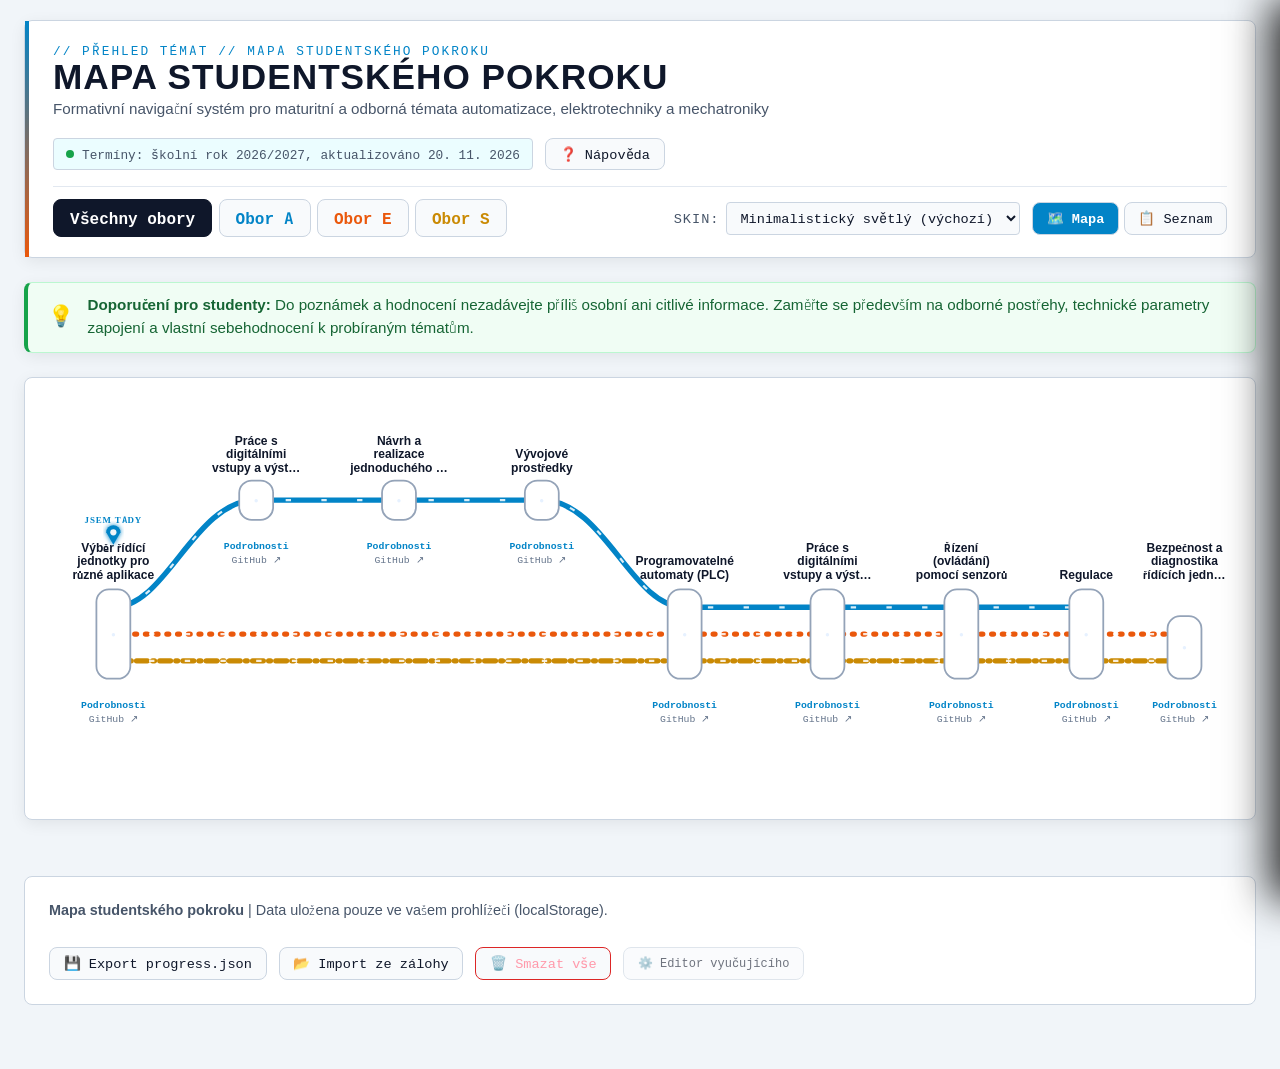
==== commit 414d4bb4: "Sync from Obsidian (MapaStudentskehoPokroku): 2026-11-20 11:07 UTC — 0+ 7~ 0-" ====
--- a/index.html
+++ b/index.html
@@ -7,6 +7,7 @@
   <meta name="description"
     content="Interaktivní Mapa studentského pokroku pro sledování formativního rozvoje a maturitních okruhů.">
   <title>Mapa studentského pokroku</title>
+  <link rel="icon" type="image/svg+xml" href="favicon.svg">
   <link rel="stylesheet" href="css/style.css">
 </head>
 
@@ -40,12 +41,9 @@
         <div class="track-btn-group" role="group" aria-label="Výběr oboru">
           <button class="cyber-btn-track active" data-track="ALL" type="button" aria-pressed="true">Všechny
             obory</button>
-          <button class="cyber-btn-track" data-track="A" type="button" aria-pressed="false"
-            style="color: var(--track-a);">Obor A</button>
-          <button class="cyber-btn-track" data-track="E" type="button" aria-pressed="false"
-            style="color: var(--track-e);">Obor E</button>
-          <button class="cyber-btn-track" data-track="S" type="button" aria-pressed="false"
-            style="color: var(--track-s);">Obor S</button>
+          <button class="cyber-btn-track" data-track="A" type="button" aria-pressed="false">Obor A</button>
+          <button class="cyber-btn-track" data-track="E" type="button" aria-pressed="false">Obor E</button>
+          <button class="cyber-btn-track" data-track="S" type="button" aria-pressed="false">Obor S</button>
         </div>
 
         <div class="right-controls">
--- a/css/style.css
+++ b/css/style.css
@@ -150,11 +150,11 @@
   --font-main: 'Rajdhani', -apple-system, BlinkMacSystemFont, "Segoe UI", Roboto, sans-serif;
   --font-mono: 'JetBrains Mono', Consolas, "Courier New", monospace;
 
-  --bg-deep: #05060F;
-  --bg-dark: #0B0D1F;
-  --bg-panel: #0F1230;
-  --bg-panel-alt: #161A42;
-  --bg-overlay: rgba(5, 6, 15, 0.85);
+  --bg-deep: #0B0C0E;
+  --bg-dark: #121417;
+  --bg-panel: #1A1D21;
+  --bg-panel-alt: #22262B;
+  --bg-overlay: rgba(10, 11, 13, 0.88);
 
   --text-main: #E6F1FF;
   --text-muted: #9BB0D3;
@@ -182,6 +182,43 @@
   --card-radius: 0px;
   --panel-shadow: 0 8px 24px rgba(0, 0, 0, 0.6);
   --has-scanlines: 1;
+}
+
+/* 3a. CYBERPUNK – náznak graffiti na šedém betonovém pozadí */
+body[data-theme="cyberpunk"] .app-container {
+  position: relative;
+}
+
+body[data-theme="cyberpunk"] .app-container::before {
+  content: '';
+  position: fixed;
+  inset: 0;
+  pointer-events: none;
+  z-index: 0;
+  background:
+    radial-gradient(120px 90px at 8% 12%, rgba(210, 215, 220, 0.05), transparent 70%),
+    radial-gradient(180px 130px at 88% 8%, rgba(0, 0, 0, 0.35), transparent 70%),
+    radial-gradient(90px 70px at 30% 85%, rgba(210, 215, 220, 0.04), transparent 70%),
+    radial-gradient(220px 160px at 70% 92%, rgba(0, 0, 0, 0.30), transparent 70%),
+    radial-gradient(60px 60px at 55% 45%, rgba(210, 215, 220, 0.03), transparent 70%),
+    radial-gradient(40px 40px at 15% 55%, rgba(0, 0, 0, 0.25), transparent 70%);
+}
+
+body[data-theme="cyberpunk"] .app-container::after {
+  content: 'AUT ◇ E ◇ S ◇ SPŠEL';
+  position: fixed;
+  top: 12rem;
+  left: -1.5rem;
+  pointer-events: none;
+  z-index: 0;
+  font-family: var(--font-main);
+  font-weight: 700;
+  font-size: 5.5rem;
+  letter-spacing: 0.35em;
+  color: transparent;
+  -webkit-text-stroke: 1px rgba(220, 224, 230, 0.045);
+  transform: rotate(-8deg);
+  white-space: nowrap;
 }
 
 /* 4. SCI-FI (PRŮZKUM VESMÍRU / VĚDECKO-TECHNICKÁ TELEMETRIE) */
@@ -469,6 +506,18 @@
   gap: 0.4rem;
 }
 
+.cyber-btn-track[data-track="A"] {
+  color: var(--track-a);
+}
+
+.cyber-btn-track[data-track="E"] {
+  color: var(--track-e);
+}
+
+.cyber-btn-track[data-track="S"] {
+  color: var(--track-s);
+}
+
 .cyber-btn-track[data-track="ALL"].active {
   background: rgba(255, 255, 255, 0.2);
   border-color: var(--text-main);
@@ -826,6 +875,87 @@
   font-size: 11px;
   text-anchor: middle;
   pointer-events: none;
+}
+
+.station-action-link {
+  font-family: var(--font-mono);
+  font-size: 11px;
+  text-anchor: middle;
+  cursor: pointer;
+  transition: fill 0.15s, opacity 0.15s;
+}
+
+.station-action-link.link-details {
+  fill: var(--track-a);
+  font-weight: 600;
+}
+
+.station-btn-details:hover .station-action-link.link-details,
+.station-node:hover .station-action-link.link-details {
+  fill: var(--text-main);
+  text-decoration: underline;
+}
+
+.station-action-link.link-github {
+  fill: var(--text-dim);
+  font-weight: 500;
+}
+
+.station-btn-github:hover .station-action-link.link-github {
+  fill: var(--track-a);
+  text-decoration: underline;
+}
+
+body[data-theme="minimal-light"] .station-action-link.link-details {
+  fill: #0284C7;
+}
+
+body[data-theme="minimal-light"] .station-btn-details:hover .station-action-link.link-details,
+body[data-theme="minimal-light"] .station-node:hover .station-action-link.link-details {
+  fill: #0369A1;
+}
+
+body[data-theme="minimal-light"] .station-action-link.link-github {
+  fill: #64748B;
+}
+
+body[data-theme="minimal-light"] .station-btn-github:hover .station-action-link.link-github {
+  fill: #0F172A;
+}
+
+body[data-theme="scifi"] .station-action-link.link-details {
+  font-family: var(--font-mono);
+  fill: var(--track-a);
+}
+
+body[data-theme="scifi"] .station-btn-details:hover .station-action-link.link-details {
+  fill: #E2E8F0;
+  filter: drop-shadow(0 0 5px rgba(14, 165, 233, 0.8));
+}
+
+body[data-theme="scifi"] .station-btn-github:hover .station-action-link.link-github {
+  fill: var(--track-a);
+  filter: drop-shadow(0 0 5px rgba(14, 165, 233, 0.8));
+}
+
+body[data-theme="steampunk"] .station-action-link {
+  font-family: 'Georgia', serif;
+}
+
+body[data-theme="steampunk"] .station-action-link.link-details {
+  fill: #D4AF37;
+}
+
+body[data-theme="steampunk"] .station-btn-details:hover .station-action-link.link-details {
+  fill: #FFF;
+}
+
+body[data-theme="steampunk"] .station-action-link.link-github {
+  fill: #8B6F47;
+}
+
+body[data-theme="steampunk"] .station-btn-github:hover .station-action-link.link-github {
+  fill: #D4AF37;
 }
 
 /* --- SPECIFICKÉ STYLY PRO SCI-FI MAPU --- */
